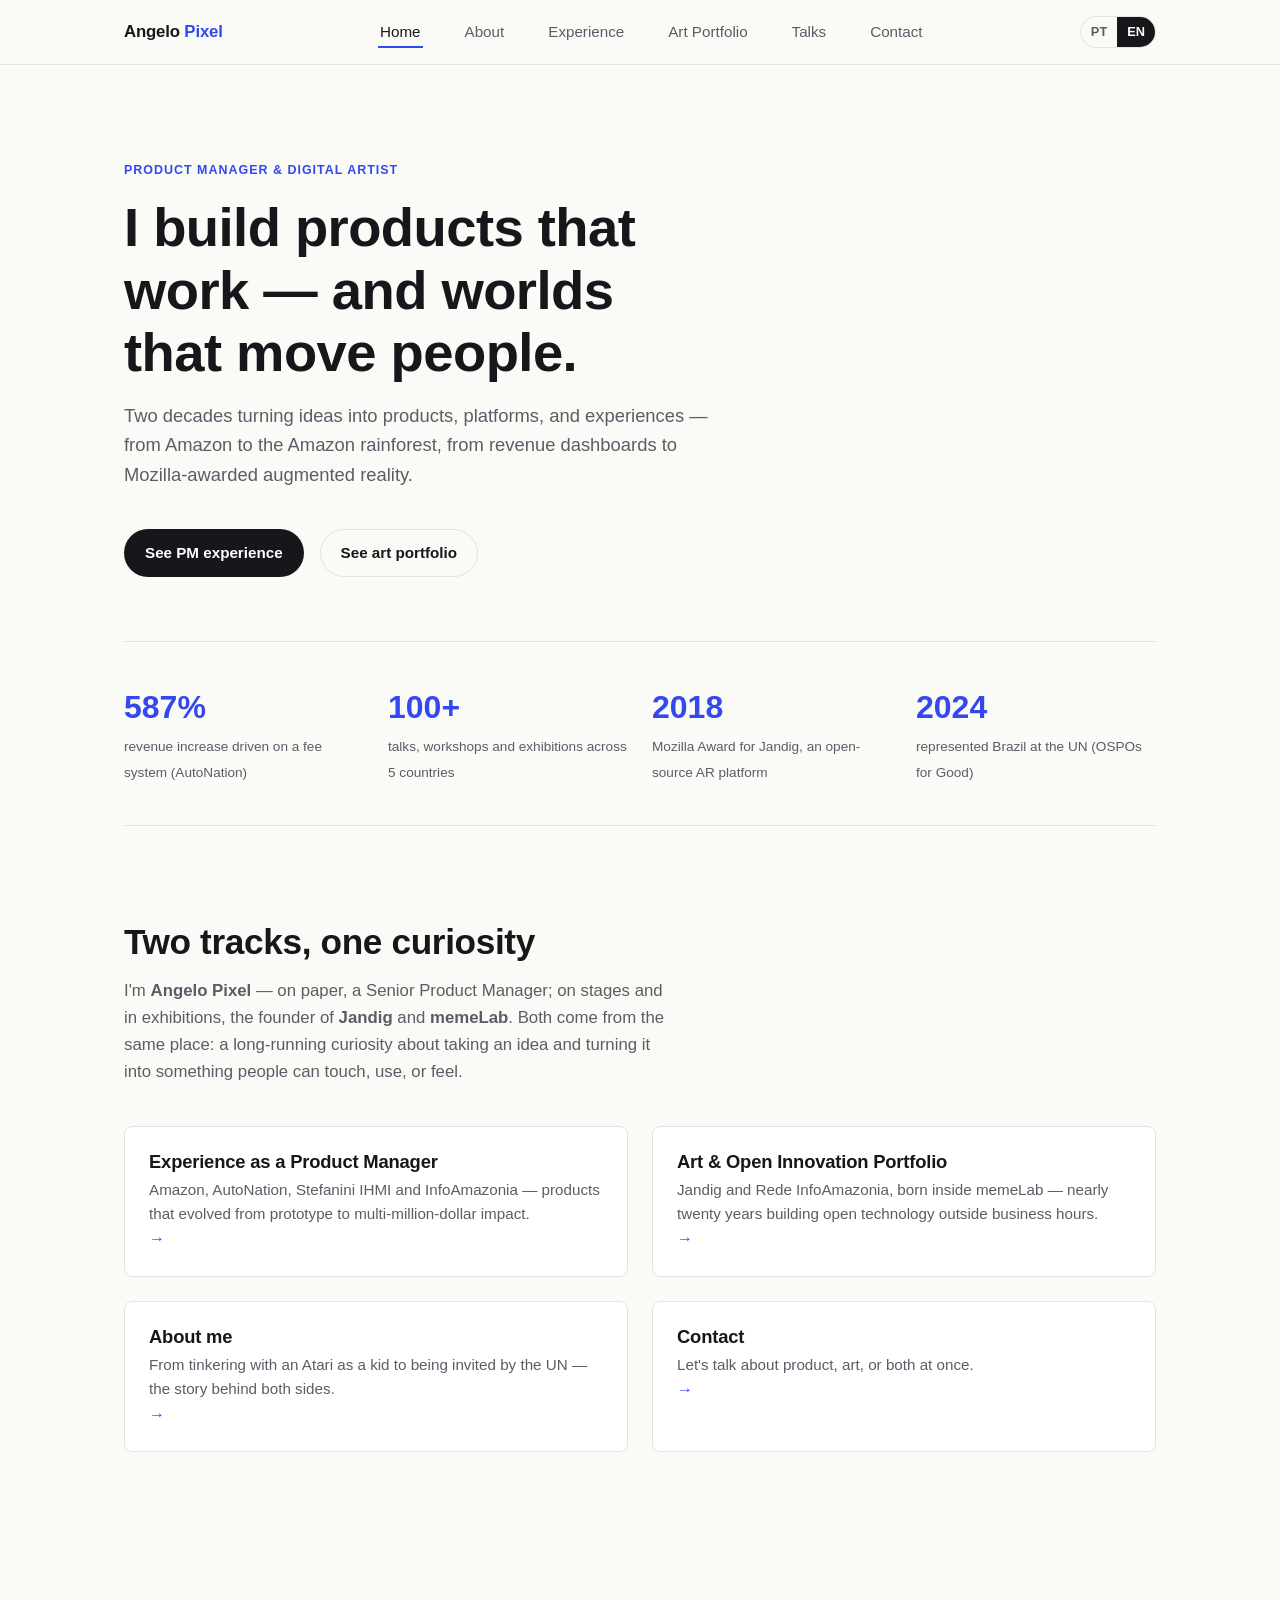
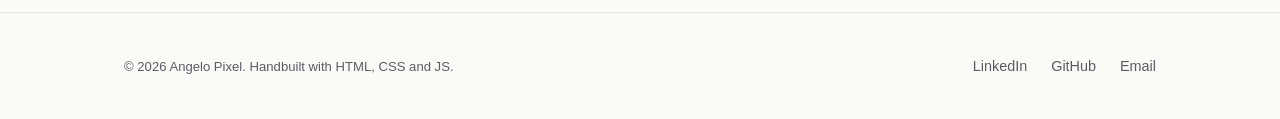
==== index.html @ 16be1811 "Importa o Hotsite do Neo (13/11/2026)" ====
<!DOCTYPE html>
<html lang="pt-BR">
<head>
  <meta charset="UTF-8" />
  <meta name="viewport" content="width=device-width, initial-scale=1.0" />
  <title data-i18n="home.title">Angelo Pixel — Product Manager & Artista Digital</title>
  <meta name="description" content="Angelo Pixel — Senior Product Manager e fundador do Jandig e memeLab." />
  <link rel="stylesheet" href="css/style.css" />
</head>
<body>
  <header class="site-header">
    <div class="container">
      <a class="brand" href="index.html">Angelo <span>Pixel</span></a>
      <nav>
        <ul class="nav-links">
          <li><a href="index.html" data-i18n="nav.home">Home</a></li>
          <li><a href="sobre.html" data-i18n="nav.about">Sobre</a></li>
          <li><a href="experiencia.html" data-i18n="nav.experience">Experiência</a></li>
          <li><a href="portfolio.html" data-i18n="nav.portfolio">Portfólio de Arte</a></li>
          <li><a href="palestras.html" data-i18n="nav.talks">Palestras</a></li>
          <li><a href="contato.html" data-i18n="nav.contact">Contato</a></li>
        </ul>
      </nav>
      <div class="nav-right">
        <div class="lang-toggle">
          <button type="button" data-lang-option="pt">PT</button>
          <button type="button" data-lang-option="en">EN</button>
        </div>
        <button type="button" class="nav-toggle" data-i18n="nav.toggle">Menu</button>
      </div>
    </div>
  </header>

  <main>
    <section class="hero">
      <div class="container">
        <p class="eyebrow" data-i18n="home.eyebrow">Product Manager & Artista Digital</p>
        <h1 data-i18n="home.hero.title">Construo produtos que funcionam — e mundos que emocionam.</h1>
        <p class="lede" data-i18n="home.hero.lede">
          Duas décadas transformando ideias em produtos, plataformas e experiências.
        </p>
        <div class="btn-row">
          <a class="btn btn-primary" href="experiencia.html" data-i18n="home.cta.experience">Ver experiência como PM</a>
          <a class="btn btn-secondary" href="portfolio.html" data-i18n="home.cta.portfolio">Ver portfólio de arte</a>
        </div>
      </div>
    </section>

    <section class="container">
      <div class="stat-strip">
        <div class="stat">
          <span class="num" data-i18n="home.stat1.num">587%</span>
          <span class="label" data-i18n="home.stat1.label">aumento de receita gerado</span>
        </div>
        <div class="stat">
          <span class="num" data-i18n="home.stat2.num">100+</span>
          <span class="label" data-i18n="home.stat2.label">palestras em 5 países</span>
        </div>
        <div class="stat">
          <span class="num" data-i18n="home.stat3.num">2018</span>
          <span class="label" data-i18n="home.stat3.label">Prêmio Mozilla (Jandig)</span>
        </div>
        <div class="stat">
          <span class="num" data-i18n="home.stat4.num">2024</span>
          <span class="label" data-i18n="home.stat4.label">representou o Brasil na ONU</span>
        </div>
      </div>
    </section>

    <section class="section">
      <div class="container">
        <div class="section-head">
          <h2 data-i18n="home.intro.title">Duas trilhas, uma mesma curiosidade</h2>
          <p class="lede" data-i18n="home.intro.html" data-i18n-html>
            Sou Angelo Pixel — no currículo, Senior Product Manager; nos palcos, fundador do Jandig e do memeLab.
          </p>
        </div>

        <div class="teaser-grid">
          <a class="teaser-card" href="experiencia.html">
            <h3 data-i18n="home.teaser.experience.title">Experiência como Product Manager</h3>
            <p data-i18n="home.teaser.experience.body">Amazon, AutoNation, Stefanini IHMI e InfoAmazonia.</p>
            <span class="arrow" data-i18n="home.teaser.arrow">→</span>
          </a>
          <a class="teaser-card" href="portfolio.html">
            <h3 data-i18n="home.teaser.portfolio.title">Portfólio de Arte & Inovação Aberta</h3>
            <p data-i18n="home.teaser.portfolio.body">Jandig, memeLab e Rede InfoAmazonia.</p>
            <span class="arrow" data-i18n="home.teaser.arrow">→</span>
          </a>
          <a class="teaser-card" href="sobre.html">
            <h3 data-i18n="home.teaser.about.title">Sobre mim</h3>
            <p data-i18n="home.teaser.about.body">Da infância com um Atari até ser convidado pela ONU.</p>
            <span class="arrow" data-i18n="home.teaser.arrow">→</span>
          </a>
          <a class="teaser-card" href="contato.html">
            <h3 data-i18n="home.teaser.contact.title">Contato</h3>
            <p data-i18n="home.teaser.contact.body">Vamos conversar sobre produto, arte, ou as duas coisas.</p>
            <span class="arrow" data-i18n="home.teaser.arrow">→</span>
          </a>
        </div>
      </div>
    </section>
  </main>

  <footer class="site-footer">
    <div class="container">
      <p class="footer-note" data-i18n="footer.rights">© 2026 Angelo Pixel.</p>
      <ul class="footer-links">
        <li><a href="https://www.linkedin.com/in/vjpixel/" target="_blank" rel="noopener" data-i18n="footer.linkedin">LinkedIn</a></li>
        <li><a href="https://github.com/vjpixel" target="_blank" rel="noopener" data-i18n="footer.github">GitHub</a></li>
        <li><a href="mailto:vjpixel@gmail.com" data-i18n="footer.email">Email</a></li>
      </ul>
    </div>
  </footer>

  <script src="js/i18n.js"></script>
  <script src="js/main.js"></script>
</body>
</html>
---- css/style.css ----
/* ---------- Design tokens ---------- */
:root {
  --color-bg: #fafaf7;
  --color-bg-alt: #f1f0ea;
  --color-surface: #ffffff;
  --color-text: #16171a;
  --color-text-muted: #5b5d66;
  --color-border: #e4e3dd;
  --color-accent: #3448f0;
  --color-accent-ink: #1c2899;
  --color-accent-2: #ff3d7f;
  --font-sans: -apple-system, BlinkMacSystemFont, "Segoe UI", Roboto, Helvetica,
    Arial, sans-serif;
  --max-width: 1080px;
  --radius: 8px;
  --space-1: 0.5rem;
  --space-2: 1rem;
  --space-3: 1.5rem;
  --space-4: 2.5rem;
  --space-5: 4rem;
  --space-6: 6rem;
}

/* ---------- Reset ---------- */
*,
*::before,
*::after {
  box-sizing: border-box;
}

html {
  scroll-behavior: smooth;
}

body {
  margin: 0;
  font-family: var(--font-sans);
  color: var(--color-text);
  background: var(--color-bg);
  line-height: 1.6;
  -webkit-font-smoothing: antialiased;
}

img {
  max-width: 100%;
  display: block;
}

a {
  color: var(--color-accent-ink);
}

h1,
h2,
h3,
h4 {
  line-height: 1.15;
  letter-spacing: -0.01em;
  margin: 0 0 var(--space-2);
}

p {
  margin: 0 0 var(--space-2);
}

ul {
  margin: 0 0 var(--space-2);
  padding-left: 1.2em;
}

.container {
  max-width: var(--max-width);
  margin: 0 auto;
  padding: 0 var(--space-3);
}

/* ---------- Header / nav ---------- */
.site-header {
  position: sticky;
  top: 0;
  z-index: 50;
  background: rgba(250, 250, 247, 0.9);
  backdrop-filter: saturate(180%) blur(8px);
  border-bottom: 1px solid var(--color-border);
}

.site-header .container {
  display: flex;
  align-items: center;
  justify-content: space-between;
  height: 64px;
}

.brand {
  font-weight: 700;
  font-size: 1.05rem;
  text-decoration: none;
  color: var(--color-text);
  letter-spacing: -0.01em;
}

.brand span {
  color: var(--color-accent);
}

.nav-links {
  display: flex;
  align-items: center;
  gap: var(--space-4);
  list-style: none;
  margin: 0;
  padding: 0;
}

.nav-links a {
  color: var(--color-text-muted);
  text-decoration: none;
  font-size: 0.95rem;
  font-weight: 500;
  padding: 6px 2px;
  border-bottom: 2px solid transparent;
  transition: color 0.15s ease, border-color 0.15s ease;
}

.nav-links a:hover,
.nav-links a[aria-current="page"] {
  color: var(--color-text);
  border-color: var(--color-accent);
}

.nav-right {
  display: flex;
  align-items: center;
  gap: var(--space-3);
}

.lang-toggle {
  display: inline-flex;
  border: 1px solid var(--color-border);
  border-radius: 999px;
  overflow: hidden;
  font-size: 0.8rem;
  font-weight: 600;
}

.lang-toggle button {
  border: none;
  background: transparent;
  padding: 5px 10px;
  cursor: pointer;
  color: var(--color-text-muted);
  font: inherit;
}

.lang-toggle button.active {
  background: var(--color-text);
  color: #fff;
}

.nav-toggle {
  display: none;
  background: none;
  border: 1px solid var(--color-border);
  border-radius: var(--radius);
  padding: 6px 10px;
  cursor: pointer;
  font: inherit;
}

/* ---------- Buttons ---------- */
.btn {
  display: inline-block;
  padding: 11px 20px;
  border-radius: 999px;
  text-decoration: none;
  font-weight: 600;
  font-size: 0.95rem;
  border: 1px solid transparent;
  transition: transform 0.15s ease, background 0.15s ease, color 0.15s ease;
}

.btn-primary {
  background: var(--color-text);
  color: #fff;
}

.btn-primary:hover {
  background: var(--color-accent-ink);
}

.btn-secondary {
  background: transparent;
  color: var(--color-text);
  border-color: var(--color-border);
}

.btn-secondary:hover {
  border-color: var(--color-text);
}

.btn-row {
  display: flex;
  gap: var(--space-2);
  flex-wrap: wrap;
}

/* ---------- Hero ---------- */
.hero {
  padding: var(--space-6) 0 var(--space-5);
}

.eyebrow {
  text-transform: uppercase;
  letter-spacing: 0.08em;
  font-size: 0.78rem;
  font-weight: 700;
  color: var(--color-accent);
  margin-bottom: var(--space-2);
}

.hero h1 {
  font-size: clamp(2rem, 4.5vw, 3.4rem);
  max-width: 18ch;
}

.hero .lede {
  font-size: 1.15rem;
  color: var(--color-text-muted);
  max-width: 60ch;
  margin-bottom: var(--space-4);
}

/* ---------- Stat strip ---------- */
.stat-strip {
  display: grid;
  grid-template-columns: repeat(4, 1fr);
  gap: var(--space-3);
  border-top: 1px solid var(--color-border);
  border-bottom: 1px solid var(--color-border);
  padding: var(--space-4) 0;
}

.stat {
  text-align: left;
}

.stat .num {
  font-size: 2rem;
  font-weight: 800;
  color: var(--color-accent);
  display: block;
}

.stat .label {
  font-size: 0.85rem;
  color: var(--color-text-muted);
}

/* ---------- Sections ---------- */
.section {
  padding: var(--space-6) 0;
}

.section-alt {
  background: var(--color-bg-alt);
}

.section-head {
  max-width: 62ch;
  margin-bottom: var(--space-4);
}

.section-head h2 {
  font-size: clamp(1.6rem, 3vw, 2.2rem);
}

.section-head .lede {
  color: var(--color-text-muted);
  font-size: 1.05rem;
}

/* ---------- Teaser links (home) ---------- */
.teaser-grid {
  display: grid;
  grid-template-columns: repeat(2, 1fr);
  gap: var(--space-3);
}

.teaser-card {
  border: 1px solid var(--color-border);
  border-radius: var(--radius);
  padding: var(--space-3);
  text-decoration: none;
  color: inherit;
  background: var(--color-surface);
  transition: border-color 0.15s ease, transform 0.15s ease;
  display: block;
}

.teaser-card:hover {
  border-color: var(--color-accent);
  transform: translateY(-2px);
}

.teaser-card h3 {
  font-size: 1.15rem;
  margin-bottom: 6px;
}

.teaser-card p {
  color: var(--color-text-muted);
  margin-bottom: 0;
  font-size: 0.95rem;
}

.teaser-card .arrow {
  color: var(--color-accent);
  font-weight: 700;
}

/* ---------- Timeline (experience) ---------- */
.timeline {
  border-left: 2px solid var(--color-border);
  padding-left: var(--space-4);
  display: flex;
  flex-direction: column;
  gap: var(--space-5);
}

.timeline-item {
  position: relative;
}

.timeline-item::before {
  content: "";
  position: absolute;
  left: calc(-1 * var(--space-4) - 6px);
  top: 6px;
  width: 12px;
  height: 12px;
  border-radius: 50%;
  background: var(--color-accent);
  border: 3px solid var(--color-bg);
  box-shadow: 0 0 0 2px var(--color-accent);
}

.timeline-item.is-parallel::before {
  background: var(--color-accent-2);
  box-shadow: 0 0 0 2px var(--color-accent-2);
}

.timeline-period {
  font-size: 0.85rem;
  font-weight: 700;
  color: var(--color-text-muted);
  text-transform: uppercase;
  letter-spacing: 0.04em;
}

.timeline-item h3 {
  font-size: 1.25rem;
  margin: 4px 0 2px;
}

.timeline-item .org {
  color: var(--color-accent-ink);
  font-weight: 600;
  font-size: 0.95rem;
  margin-bottom: var(--space-1);
  display: block;
}

/* ---------- Tag chips ---------- */
.tag-list {
  display: flex;
  flex-wrap: wrap;
  gap: 8px;
  list-style: none;
  padding: 0;
  margin: var(--space-2) 0 0;
}

.tag-list li {
  background: var(--color-bg-alt);
  border: 1px solid var(--color-border);
  border-radius: 999px;
  padding: 5px 12px;
  font-size: 0.82rem;
  color: var(--color-text-muted);
}

/* ---------- Recognition grid ---------- */
.recognition-grid {
  display: grid;
  grid-template-columns: repeat(3, 1fr);
  gap: var(--space-3);
}

.recognition-item {
  padding: var(--space-3);
  border: 1px solid var(--color-border);
  border-radius: var(--radius);
  background: var(--color-surface);
}

.recognition-item .year {
  color: var(--color-accent);
  font-weight: 700;
  font-size: 0.85rem;
}

/* ---------- Case studies (art portfolio) ---------- */
.case-study {
  display: grid;
  grid-template-columns: 1fr 1fr;
  gap: var(--space-4);
  align-items: start;
  padding: var(--space-5) 0;
  border-bottom: 1px solid var(--color-border);
}

.case-study:last-child {
  border-bottom: none;
}

.case-study.reverse .case-media {
  order: 2;
}

.case-media {
  border-radius: var(--radius);
  overflow: hidden;
  background: linear-gradient(135deg, var(--color-accent), var(--color-accent-2));
  aspect-ratio: 4 / 3;
  position: relative;
}

.case-media img {
  width: 100%;
  height: 100%;
  object-fit: cover;
  position: relative;
  z-index: 1;
}

.case-media .gallery {
  display: grid;
  grid-template-columns: repeat(2, 1fr);
  gap: 4px;
  height: 100%;
}

.case-media .gallery img {
  aspect-ratio: 1 / 1;
}

.case-tag {
  display: inline-block;
  font-size: 0.75rem;
  font-weight: 700;
  text-transform: uppercase;
  letter-spacing: 0.05em;
  color: var(--color-accent-2);
  margin-bottom: var(--space-1);
}

.case-study h3 {
  font-size: 1.5rem;
}

.case-block {
  margin-top: var(--space-2);
}

.case-block h4 {
  font-size: 0.85rem;
  text-transform: uppercase;
  letter-spacing: 0.04em;
  color: var(--color-text-muted);
  margin-bottom: 4px;
}

.case-block p,
.case-block ul {
  font-size: 0.97rem;
}

/* ---------- Photo mosaic ---------- */
.mosaic-grid {
  display: grid;
  grid-template-columns: repeat(4, 1fr);
  gap: var(--space-2);
}

.mosaic-item {
  border-radius: var(--radius);
  overflow: hidden;
  border: 1px solid var(--color-border);
  background: var(--color-surface);
}

.mosaic-item img {
  width: 100%;
  aspect-ratio: 4 / 3;
  object-fit: cover;
}

.mosaic-caption {
  font-size: 0.78rem;
  color: var(--color-text-muted);
  padding: 8px 10px;
  margin: 0;
}

@media (max-width: 860px) {
  .mosaic-grid {
    grid-template-columns: repeat(2, 1fr);
  }
}

/* ---------- Contact ---------- */
.contact-grid {
  display: grid;
  grid-template-columns: 1fr 1fr;
  gap: var(--space-4);
}

.contact-list {
  list-style: none;
  padding: 0;
  margin: 0;
  display: flex;
  flex-direction: column;
  gap: var(--space-2);
}

.contact-list a {
  display: flex;
  align-items: center;
  justify-content: space-between;
  padding: var(--space-3);
  border: 1px solid var(--color-border);
  border-radius: var(--radius);
  text-decoration: none;
  color: var(--color-text);
  background: var(--color-surface);
  font-weight: 600;
  transition: border-color 0.15s ease;
}

.contact-list a:hover {
  border-color: var(--color-accent);
}

.contact-list .channel-label {
  color: var(--color-text-muted);
  font-weight: 400;
  font-size: 0.85rem;
}

/* ---------- Footer ---------- */
.site-footer {
  border-top: 1px solid var(--color-border);
  padding: var(--space-4) 0;
  margin-top: var(--space-5);
}

.site-footer .container {
  display: flex;
  justify-content: space-between;
  align-items: center;
  flex-wrap: wrap;
  gap: var(--space-2);
}

.footer-links {
  display: flex;
  gap: var(--space-3);
  list-style: none;
  padding: 0;
  margin: 0;
}

.footer-links a {
  color: var(--color-text-muted);
  text-decoration: none;
  font-size: 0.9rem;
}

.footer-links a:hover {
  color: var(--color-text);
}

.footer-note {
  font-size: 0.82rem;
  color: var(--color-text-muted);
  margin: 0;
}

/* ---------- Responsive ---------- */
@media (max-width: 860px) {
  .stat-strip {
    grid-template-columns: repeat(2, 1fr);
  }

  .teaser-grid {
    grid-template-columns: 1fr;
  }

  .recognition-grid {
    grid-template-columns: 1fr;
  }

  .case-study,
  .case-study.reverse .case-media {
    grid-template-columns: 1fr;
    order: 0;
  }

  .contact-grid {
    grid-template-columns: 1fr;
  }
}

@media (max-width: 700px) {
  .nav-links {
    position: fixed;
    inset: 64px 0 auto 0;
    background: var(--color-bg);
    border-bottom: 1px solid var(--color-border);
    flex-direction: column;
    align-items: flex-start;
    padding: var(--space-3);
    gap: var(--space-2);
    display: none;
  }

  .nav-links.is-open {
    display: flex;
  }

  .nav-toggle {
    display: inline-block;
  }
}
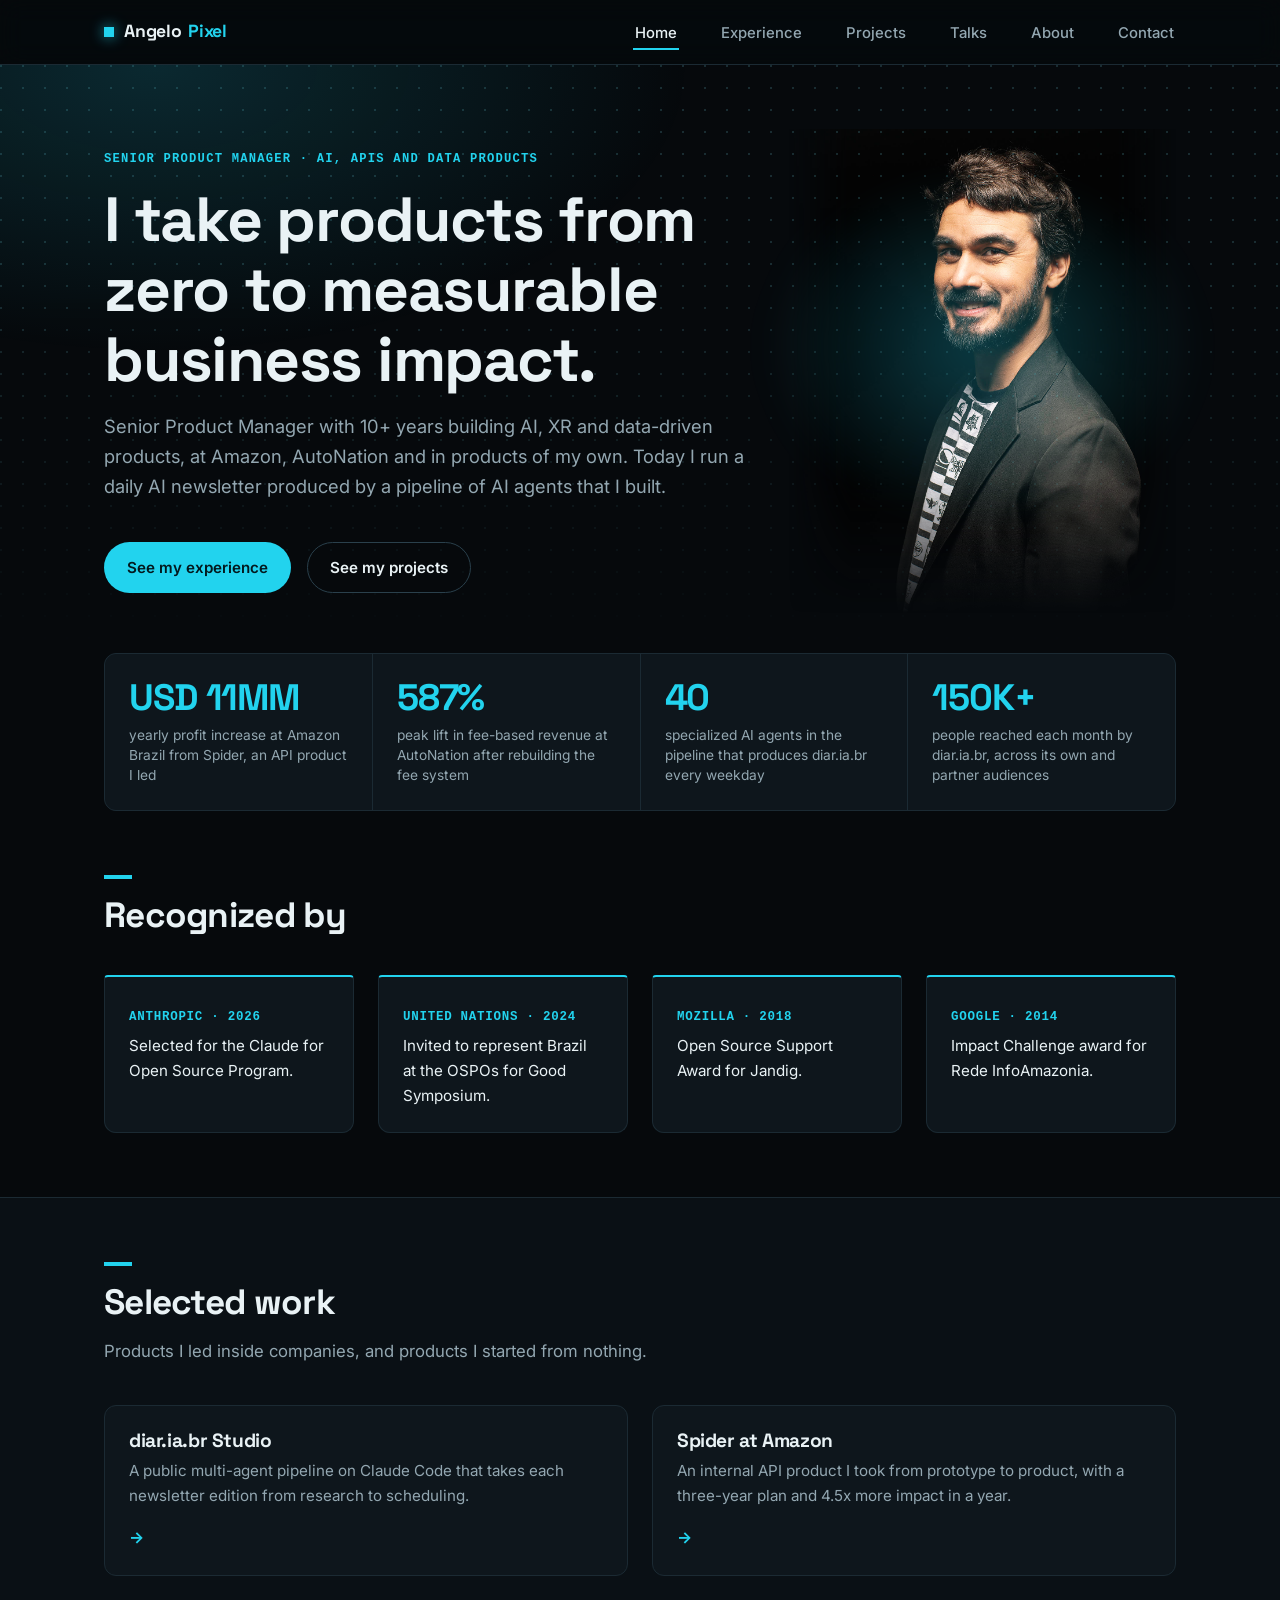
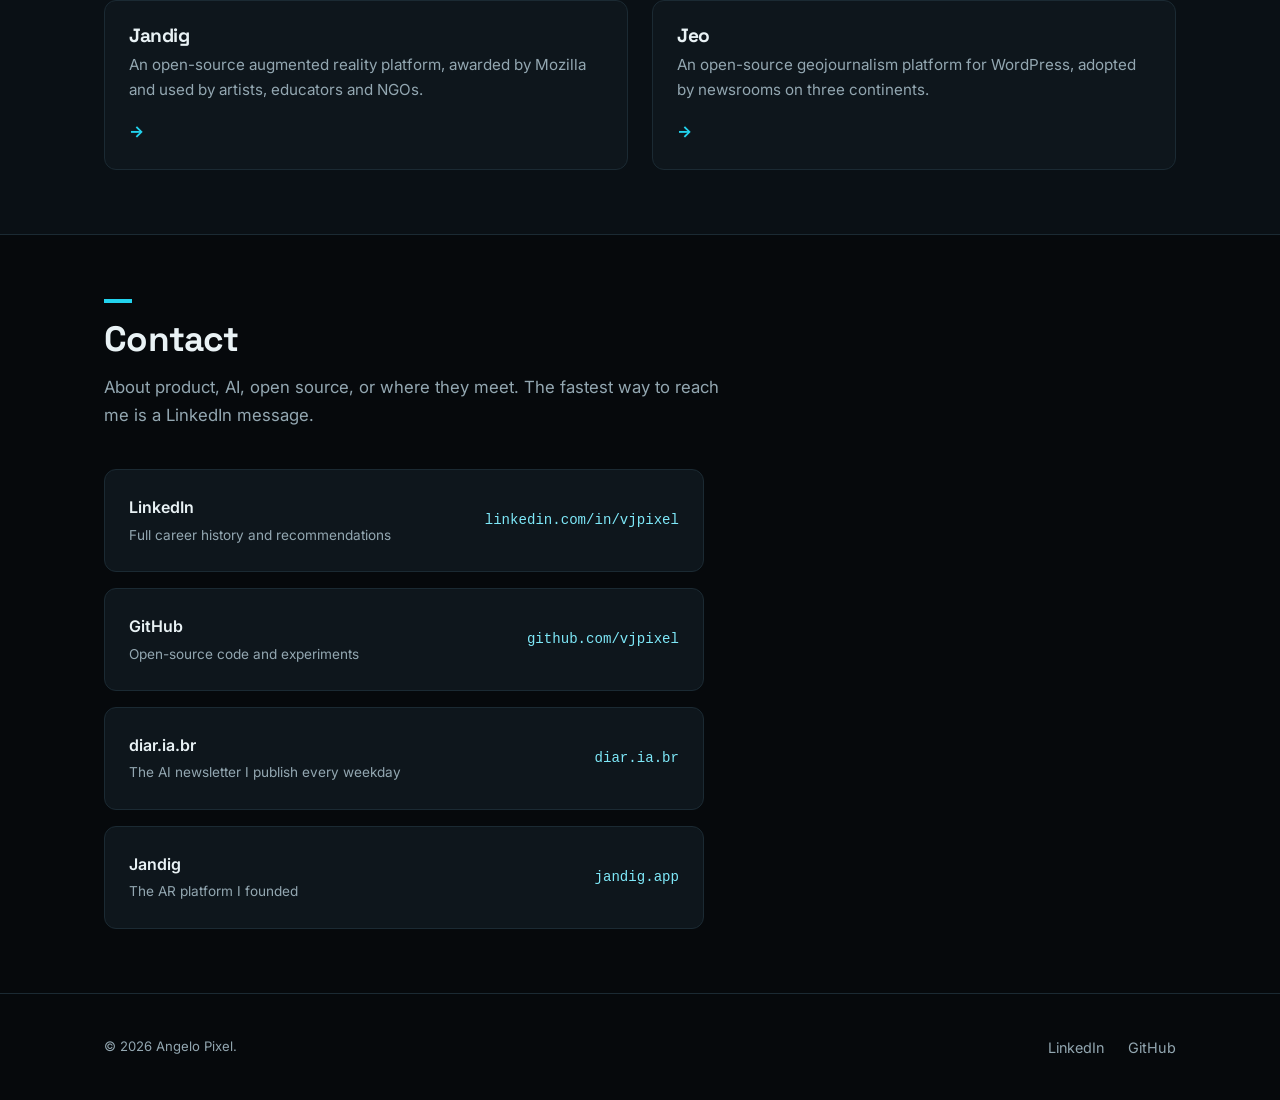
==== commit 2deab5dc: "Reescreve o site em inglês, com PM de IA na frente e tema ciano - Texto direto no HTML, sem seletor " ====
--- a/index.html
+++ b/index.html
@@ -1,68 +1,81 @@
 <!DOCTYPE html>
-<html lang="pt-BR">
+<html lang="en">
 <head>
   <meta charset="UTF-8" />
   <meta name="viewport" content="width=device-width, initial-scale=1.0" />
-  <title data-i18n="home.title">Angelo Pixel — Product Manager & Artista Digital</title>
-  <meta name="description" content="Angelo Pixel — Senior Product Manager e fundador do Jandig e memeLab." />
+  <title>Angelo Pixel | Senior Product Manager, AI and data products</title>
+  <meta name="description" content="Senior Product Manager with 10+ years building AI, XR and data-driven products at Amazon, AutoNation and InfoAmazonia. Founder of diar.ia.br and Jandig." />
+  <link rel="canonical" href="https://vjpixel.github.io/" />
+  <meta property="og:type" content="website" />
+  <meta property="og:title" content="Angelo Pixel | Senior Product Manager, AI and data products" />
+  <meta property="og:description" content="Senior Product Manager with 10+ years building AI, XR and data-driven products at Amazon, AutoNation and InfoAmazonia. Founder of diar.ia.br and Jandig." />
+  <meta property="og:url" content="https://vjpixel.github.io/" />
+  <meta property="og:image" content="https://vjpixel.github.io/assets/images/angelo-pixel.jpg" />
+  <meta name="theme-color" content="#06090c" />
+  <meta name="color-scheme" content="dark" />
+  <link rel="icon" href="data:image/svg+xml,%3Csvg xmlns='http://www.w3.org/2000/svg' viewBox='0 0 16 16'%3E%3Crect width='16' height='16' fill='%2306090c'/%3E%3Crect x='4' y='4' width='8' height='8' fill='%2322d3ee'/%3E%3C/svg%3E" />
+  <link rel="preconnect" href="https://fonts.googleapis.com" />
+  <link rel="preconnect" href="https://fonts.gstatic.com" crossorigin />
+  <link rel="stylesheet" href="https://fonts.googleapis.com/css2?family=Inter:wght@400;500;600;700&amp;family=Space+Grotesk:wght@500;600;700&amp;display=swap" />
   <link rel="stylesheet" href="css/style.css" />
 </head>
 <body>
   <header class="site-header">
     <div class="container">
-      <a class="brand" href="index.html">Angelo <span>Pixel</span></a>
-      <nav>
-        <ul class="nav-links">
-          <li><a href="index.html" data-i18n="nav.home">Home</a></li>
-          <li><a href="sobre.html" data-i18n="nav.about">Sobre</a></li>
-          <li><a href="experiencia.html" data-i18n="nav.experience">Experiência</a></li>
-          <li><a href="portfolio.html" data-i18n="nav.portfolio">Portfólio de Arte</a></li>
-          <li><a href="palestras.html" data-i18n="nav.talks">Palestras</a></li>
-          <li><a href="contato.html" data-i18n="nav.contact">Contato</a></li>
+      <a class="brand" href="index.html"><span class="brand-mark" aria-hidden="true"></span>Angelo <span>Pixel</span></a>
+      <nav aria-label="Main">
+        <ul class="nav-links" id="nav-links">
+          <li><a href="index.html" aria-current="page">Home</a></li>
+          <li><a href="experience.html">Experience</a></li>
+          <li><a href="projects.html">Projects</a></li>
+          <li><a href="talks.html">Talks</a></li>
+          <li><a href="about.html">About</a></li>
+          <li><a href="index.html#contact">Contact</a></li>
         </ul>
       </nav>
-      <div class="nav-right">
-        <div class="lang-toggle">
-          <button type="button" data-lang-option="pt">PT</button>
-          <button type="button" data-lang-option="en">EN</button>
-        </div>
-        <button type="button" class="nav-toggle" data-i18n="nav.toggle">Menu</button>
-      </div>
+      <button type="button" class="nav-toggle" aria-controls="nav-links" aria-expanded="false">Menu</button>
     </div>
   </header>
 
   <main>
-    <section class="hero">
-      <div class="container">
-        <p class="eyebrow" data-i18n="home.eyebrow">Product Manager & Artista Digital</p>
-        <h1 data-i18n="home.hero.title">Construo produtos que funcionam — e mundos que emocionam.</h1>
-        <p class="lede" data-i18n="home.hero.lede">
-          Duas décadas transformando ideias em produtos, plataformas e experiências.
+    <section class="hero hero-home">
+      <div class="container hero-grid">
+        <div class="hero-copy">
+        <p class="eyebrow">Senior Product Manager &middot; AI, APIs and data products</p>
+        <h1>I take products from zero to measurable business impact.</h1>
+        <p class="lede">
+          Senior Product Manager with 10+ years building AI, XR and data-driven products,
+          at Amazon, AutoNation and in products of my own. Today I run a daily AI
+          newsletter produced by a pipeline of AI agents that I built.
         </p>
         <div class="btn-row">
-          <a class="btn btn-primary" href="experiencia.html" data-i18n="home.cta.experience">Ver experiência como PM</a>
-          <a class="btn btn-secondary" href="portfolio.html" data-i18n="home.cta.portfolio">Ver portfólio de arte</a>
-        </div>
+          <a class="btn btn-primary" href="experience.html">See my experience</a>
+          <a class="btn btn-secondary" href="projects.html">See my projects</a>
+        </div>
+        </div>
+        <figure class="hero-photo">
+          <img src="assets/images/angelo-pixel.jpg" alt="Portrait of Angelo Pixel" width="1335" height="2000" />
+        </figure>
       </div>
     </section>
 
     <section class="container">
       <div class="stat-strip">
         <div class="stat">
-          <span class="num" data-i18n="home.stat1.num">587%</span>
-          <span class="label" data-i18n="home.stat1.label">aumento de receita gerado</span>
-        </div>
-        <div class="stat">
-          <span class="num" data-i18n="home.stat2.num">100+</span>
-          <span class="label" data-i18n="home.stat2.label">palestras em 5 países</span>
-        </div>
-        <div class="stat">
-          <span class="num" data-i18n="home.stat3.num">2018</span>
-          <span class="label" data-i18n="home.stat3.label">Prêmio Mozilla (Jandig)</span>
-        </div>
-        <div class="stat">
-          <span class="num" data-i18n="home.stat4.num">2024</span>
-          <span class="label" data-i18n="home.stat4.label">representou o Brasil na ONU</span>
+          <span class="num">USD 11MM</span>
+          <span class="label">yearly profit increase at Amazon Brazil from Spider, an API product I led</span>
+        </div>
+        <div class="stat">
+          <span class="num">587%</span>
+          <span class="label">peak lift in fee-based revenue at AutoNation after rebuilding the fee system</span>
+        </div>
+        <div class="stat">
+          <span class="num">40</span>
+          <span class="label">specialized AI agents in the pipeline that produces diar.ia.br every weekday</span>
+        </div>
+        <div class="stat">
+          <span class="num">150K+</span>
+          <span class="label">people reached each month by diar.ia.br, across its own and partner audiences</span>
         </div>
       </div>
     </section>
@@ -70,50 +83,119 @@
     <section class="section">
       <div class="container">
         <div class="section-head">
-          <h2 data-i18n="home.intro.title">Duas trilhas, uma mesma curiosidade</h2>
-          <p class="lede" data-i18n="home.intro.html" data-i18n-html>
-            Sou Angelo Pixel — no currículo, Senior Product Manager; nos palcos, fundador do Jandig e do memeLab.
-          </p>
-        </div>
-
+          <h2>Recognized by</h2>
+        </div>
+        <div class="recognition-grid cols-4">
+          <div class="recognition-item">
+            <span class="year">Anthropic &middot; 2026</span>
+            <p>Selected for the Claude for Open Source Program.</p>
+          </div>
+          <div class="recognition-item">
+            <span class="year">United Nations &middot; 2024</span>
+            <p>Invited to represent Brazil at the OSPOs for Good Symposium.</p>
+          </div>
+          <div class="recognition-item">
+            <span class="year">Mozilla &middot; 2018</span>
+            <p>Open Source Support Award for Jandig.</p>
+          </div>
+          <div class="recognition-item">
+            <span class="year">Google &middot; 2014</span>
+            <p>Impact Challenge award for Rede InfoAmazonia.</p>
+          </div>
+        </div>
+      </div>
+    </section>
+
+    <section class="section section-alt">
+      <div class="container">
+        <div class="section-head">
+          <h2>Selected work</h2>
+          <p class="lede">Products I led inside companies, and products I started from nothing.</p>
+        </div>
         <div class="teaser-grid">
-          <a class="teaser-card" href="experiencia.html">
-            <h3 data-i18n="home.teaser.experience.title">Experiência como Product Manager</h3>
-            <p data-i18n="home.teaser.experience.body">Amazon, AutoNation, Stefanini IHMI e InfoAmazonia.</p>
-            <span class="arrow" data-i18n="home.teaser.arrow">→</span>
-          </a>
-          <a class="teaser-card" href="portfolio.html">
-            <h3 data-i18n="home.teaser.portfolio.title">Portfólio de Arte & Inovação Aberta</h3>
-            <p data-i18n="home.teaser.portfolio.body">Jandig, memeLab e Rede InfoAmazonia.</p>
-            <span class="arrow" data-i18n="home.teaser.arrow">→</span>
-          </a>
-          <a class="teaser-card" href="sobre.html">
-            <h3 data-i18n="home.teaser.about.title">Sobre mim</h3>
-            <p data-i18n="home.teaser.about.body">Da infância com um Atari até ser convidado pela ONU.</p>
-            <span class="arrow" data-i18n="home.teaser.arrow">→</span>
-          </a>
-          <a class="teaser-card" href="contato.html">
-            <h3 data-i18n="home.teaser.contact.title">Contato</h3>
-            <p data-i18n="home.teaser.contact.body">Vamos conversar sobre produto, arte, ou as duas coisas.</p>
-            <span class="arrow" data-i18n="home.teaser.arrow">→</span>
-          </a>
-        </div>
-      </div>
-    </section>
+          <a class="teaser-card" href="projects.html#diaria">
+            <h3>diar.ia.br Studio</h3>
+            <p>A public multi-agent pipeline on Claude Code that takes each newsletter edition from research to scheduling.</p>
+            <span class="arrow" aria-hidden="true">&rarr;</span>
+          </a>
+          <a class="teaser-card" href="experience.html">
+            <h3>Spider at Amazon</h3>
+            <p>An internal API product I took from prototype to product, with a three-year plan and 4.5x more impact in a year.</p>
+            <span class="arrow" aria-hidden="true">&rarr;</span>
+          </a>
+          <a class="teaser-card" href="projects.html#jandig">
+            <h3>Jandig</h3>
+            <p>An open-source augmented reality platform, awarded by Mozilla and used by artists, educators and NGOs.</p>
+            <span class="arrow" aria-hidden="true">&rarr;</span>
+          </a>
+          <a class="teaser-card" href="projects.html#jeo">
+            <h3>Jeo</h3>
+            <p>An open-source geojournalism platform for WordPress, adopted by newsrooms on three continents.</p>
+            <span class="arrow" aria-hidden="true">&rarr;</span>
+          </a>
+        </div>
+      </div>
+    </section>
+
+    <section id="contact" class="section">
+      <div class="container">
+        <div class="section-head">
+          <h2>Contact</h2>
+          <p class="lede">About product, AI, open source, or where they meet. The fastest way to reach me is a LinkedIn message.</p>
+        </div>
+        <ul class="contact-list" style="max-width: 60ch;">
+          <li>
+            <a href="https://www.linkedin.com/in/vjpixel/" target="_blank" rel="noopener">
+              <span>
+                <span>LinkedIn</span><br />
+                <span class="channel-label">Full career history and recommendations</span>
+              </span>
+              <span>linkedin.com/in/vjpixel</span>
+            </a>
+          </li>
+          <li>
+            <a href="https://github.com/vjpixel" target="_blank" rel="noopener">
+              <span>
+                <span>GitHub</span><br />
+                <span class="channel-label">Open-source code and experiments</span>
+              </span>
+              <span>github.com/vjpixel</span>
+            </a>
+          </li>
+          <li>
+            <a href="https://diar.ia.br" target="_blank" rel="noopener">
+              <span>
+                <span>diar.ia.br</span><br />
+                <span class="channel-label">The AI newsletter I publish every weekday</span>
+              </span>
+              <span>diar.ia.br</span>
+            </a>
+          </li>
+          <li>
+            <a href="https://jandig.app/" target="_blank" rel="noopener">
+              <span>
+                <span>Jandig</span><br />
+                <span class="channel-label">The AR platform I founded</span>
+              </span>
+              <span>jandig.app</span>
+            </a>
+          </li>
+        </ul>
+      </div>
+    </section>
+
   </main>
 
   <footer class="site-footer">
     <div class="container">
-      <p class="footer-note" data-i18n="footer.rights">© 2026 Angelo Pixel.</p>
+      <p class="footer-note">&copy; 2026 Angelo Pixel.</p>
       <ul class="footer-links">
-        <li><a href="https://www.linkedin.com/in/vjpixel/" target="_blank" rel="noopener" data-i18n="footer.linkedin">LinkedIn</a></li>
-        <li><a href="https://github.com/vjpixel" target="_blank" rel="noopener" data-i18n="footer.github">GitHub</a></li>
-        <li><a href="mailto:vjpixel@gmail.com" data-i18n="footer.email">Email</a></li>
+        <li><a href="https://www.linkedin.com/in/vjpixel/" target="_blank" rel="noopener">LinkedIn</a></li>
+        <li><a href="https://github.com/vjpixel" target="_blank" rel="noopener">GitHub</a></li>
       </ul>
     </div>
   </footer>
 
-  <script src="js/i18n.js"></script>
   <script src="js/main.js"></script>
 </body>
 </html>
--- a/css/style.css
+++ b/css/style.css
@@ -1,18 +1,25 @@
 /* ---------- Design tokens ---------- */
 :root {
-  --color-bg: #fafaf7;
-  --color-bg-alt: #f1f0ea;
-  --color-surface: #ffffff;
-  --color-text: #16171a;
-  --color-text-muted: #5b5d66;
-  --color-border: #e4e3dd;
-  --color-accent: #3448f0;
-  --color-accent-ink: #1c2899;
-  --color-accent-2: #ff3d7f;
-  --font-sans: -apple-system, BlinkMacSystemFont, "Segoe UI", Roboto, Helvetica,
-    Arial, sans-serif;
-  --max-width: 1080px;
-  --radius: 8px;
+  color-scheme: dark;
+  --color-bg: #06090c;
+  --color-bg-alt: #0a1015;
+  --color-surface: #0e161c;
+  --color-surface-2: #131e26;
+  --color-text: #e9f2f5;
+  --color-text-muted: #93a7b1;
+  --color-border: #1b2a33;
+  --color-border-strong: #2a404c;
+  --color-accent: #22d3ee;
+  --color-accent-ink: #7ee8f8;
+  --color-accent-deep: #0891b2;
+  --color-accent-soft: rgba(34, 211, 238, 0.12);
+  --color-accent-2: #ff5c93;
+  --font-sans: "Inter", -apple-system, BlinkMacSystemFont, "Segoe UI", Roboto,
+    Helvetica, Arial, sans-serif;
+  --font-display: "Space Grotesk", "Inter", -apple-system, "Segoe UI", sans-serif;
+  --font-mono: ui-monospace, "SF Mono", "Cascadia Code", Consolas, monospace;
+  --max-width: 1120px;
+  --radius: 12px;
   --space-1: 0.5rem;
   --space-2: 1rem;
   --space-3: 1.5rem;
@@ -30,6 +37,7 @@
 
 html {
   scroll-behavior: smooth;
+  scroll-padding-top: 88px;
 }
 
 body {
@@ -37,8 +45,9 @@
   font-family: var(--font-sans);
   color: var(--color-text);
   background: var(--color-bg);
-  line-height: 1.6;
+  line-height: 1.65;
   -webkit-font-smoothing: antialiased;
+  text-rendering: optimizeLegibility;
 }
 
 img {
@@ -48,15 +57,34 @@
 
 a {
   color: var(--color-accent-ink);
+  text-underline-offset: 3px;
+  text-decoration-color: rgba(126, 232, 248, 0.4);
+}
+
+a:hover {
+  text-decoration-color: currentColor;
+}
+
+:focus-visible {
+  outline: 2px solid var(--color-accent);
+  outline-offset: 3px;
+  border-radius: 4px;
+}
+
+::selection {
+  background: var(--color-accent);
+  color: #03191e;
 }
 
 h1,
 h2,
 h3,
 h4 {
-  line-height: 1.15;
-  letter-spacing: -0.01em;
+  font-family: var(--font-display);
+  line-height: 1.12;
+  letter-spacing: -0.02em;
   margin: 0 0 var(--space-2);
+  text-wrap: balance;
 }
 
 p {
@@ -66,6 +94,10 @@
 ul {
   margin: 0 0 var(--space-2);
   padding-left: 1.2em;
+}
+
+li::marker {
+  color: var(--color-accent-deep);
 }
 
 .container {
@@ -79,8 +111,9 @@
   position: sticky;
   top: 0;
   z-index: 50;
-  background: rgba(250, 250, 247, 0.9);
-  backdrop-filter: saturate(180%) blur(8px);
+  background: rgba(6, 9, 12, 0.78);
+  -webkit-backdrop-filter: saturate(160%) blur(12px);
+  backdrop-filter: saturate(160%) blur(12px);
   border-bottom: 1px solid var(--color-border);
 }
 
@@ -92,15 +125,27 @@
 }
 
 .brand {
+  display: inline-flex;
+  align-items: center;
+  gap: 6px;
+  font-family: var(--font-display);
   font-weight: 700;
-  font-size: 1.05rem;
+  font-size: 1.1rem;
   text-decoration: none;
   color: var(--color-text);
   letter-spacing: -0.01em;
 }
 
-.brand span {
+.brand span:not(.brand-mark) {
   color: var(--color-accent);
+}
+
+.brand-mark {
+  width: 10px;
+  height: 10px;
+  margin-right: 4px;
+  background: var(--color-accent);
+  box-shadow: 0 0 14px rgba(34, 211, 238, 0.8);
 }
 
 .nav-links {
@@ -115,7 +160,7 @@
 .nav-links a {
   color: var(--color-text-muted);
   text-decoration: none;
-  font-size: 0.95rem;
+  font-size: 0.93rem;
   font-weight: 500;
   padding: 6px 2px;
   border-bottom: 2px solid transparent;
@@ -128,74 +173,51 @@
   border-color: var(--color-accent);
 }
 
-.nav-right {
-  display: flex;
-  align-items: center;
-  gap: var(--space-3);
-}
-
-.lang-toggle {
-  display: inline-flex;
-  border: 1px solid var(--color-border);
-  border-radius: 999px;
-  overflow: hidden;
-  font-size: 0.8rem;
-  font-weight: 600;
-}
-
-.lang-toggle button {
-  border: none;
-  background: transparent;
-  padding: 5px 10px;
-  cursor: pointer;
-  color: var(--color-text-muted);
-  font: inherit;
-}
-
-.lang-toggle button.active {
-  background: var(--color-text);
-  color: #fff;
-}
-
 .nav-toggle {
   display: none;
   background: none;
-  border: 1px solid var(--color-border);
-  border-radius: var(--radius);
-  padding: 6px 10px;
+  color: var(--color-text);
+  border: 1px solid var(--color-border-strong);
+  border-radius: 8px;
+  padding: 6px 12px;
   cursor: pointer;
   font: inherit;
+  font-size: 0.9rem;
 }
 
 /* ---------- Buttons ---------- */
 .btn {
   display: inline-block;
-  padding: 11px 20px;
+  padding: 12px 22px;
   border-radius: 999px;
   text-decoration: none;
   font-weight: 600;
   font-size: 0.95rem;
   border: 1px solid transparent;
-  transition: transform 0.15s ease, background 0.15s ease, color 0.15s ease;
+  transition: transform 0.15s ease, background 0.15s ease, color 0.15s ease,
+    border-color 0.15s ease, box-shadow 0.15s ease;
 }
 
 .btn-primary {
-  background: var(--color-text);
-  color: #fff;
+  background: var(--color-accent);
+  color: #03191e;
 }
 
 .btn-primary:hover {
-  background: var(--color-accent-ink);
+  background: #5fe3f7;
+  box-shadow: 0 6px 28px rgba(34, 211, 238, 0.35);
+  transform: translateY(-1px);
 }
 
 .btn-secondary {
   background: transparent;
   color: var(--color-text);
-  border-color: var(--color-border);
+  border-color: var(--color-border-strong);
 }
 
 .btn-secondary:hover {
-  border-color: var(--color-text);
+  border-color: var(--color-accent);
+  color: var(--color-accent-ink);
 }
 
 .btn-row {
@@ -206,20 +228,43 @@
 
 /* ---------- Hero ---------- */
 .hero {
+  position: relative;
   padding: var(--space-6) 0 var(--space-5);
+  overflow: hidden;
+  isolation: isolate;
+}
+
+/* Pixel grid and cyan glow behind every hero */
+.hero::before {
+  content: "";
+  position: absolute;
+  inset: 0;
+  z-index: -1;
+  background:
+    radial-gradient(60% 70% at 12% 0%, rgba(34, 211, 238, 0.16), transparent 70%),
+    radial-gradient(circle at 1px 1px, rgba(126, 232, 248, 0.16) 1px, transparent 1.5px);
+  background-size: auto, 22px 22px;
+  -webkit-mask-image: linear-gradient(to bottom, #000 35%, transparent);
+  mask-image: linear-gradient(to bottom, #000 35%, transparent);
+}
+
+.hero-tight {
+  padding-bottom: var(--space-4);
 }
 
 .eyebrow {
+  font-family: var(--font-mono);
   text-transform: uppercase;
-  letter-spacing: 0.08em;
-  font-size: 0.78rem;
-  font-weight: 700;
+  letter-spacing: 0.1em;
+  font-size: 0.76rem;
+  font-weight: 600;
   color: var(--color-accent);
   margin-bottom: var(--space-2);
 }
 
 .hero h1 {
-  font-size: clamp(2rem, 4.5vw, 3.4rem);
+  font-size: clamp(2.2rem, 5vw, 3.9rem);
+  font-weight: 700;
   max-width: 18ch;
 }
 
@@ -228,41 +273,104 @@
   color: var(--color-text-muted);
   max-width: 60ch;
   margin-bottom: var(--space-4);
+}
+
+.hero-grid {
+  display: grid;
+  grid-template-columns: minmax(0, 1.25fr) minmax(0, 0.75fr);
+  gap: var(--space-4);
+  align-items: center;
+}
+
+.hero-home {
+  padding-top: var(--space-5);
+  padding-bottom: var(--space-4);
+}
+
+.hero-photo {
+  margin: 0;
+  position: relative;
+}
+
+.hero-photo::before {
+  content: "";
+  position: absolute;
+  inset: 8% -6% 18% -6%;
+  z-index: -1;
+  background: radial-gradient(closest-side, rgba(34, 211, 238, 0.28), transparent);
+  filter: blur(18px);
+}
+
+.hero-photo img {
+  width: 100%;
+  height: auto;
+  aspect-ratio: 4 / 5;
+  object-fit: cover;
+  object-position: 50% 12%;
+  mix-blend-mode: lighten;
+  transform: scaleX(-1);
+  -webkit-mask-image:
+    linear-gradient(to right, transparent, #000 16%, #000 84%, transparent),
+    linear-gradient(to bottom, #000 72%, transparent);
+  -webkit-mask-composite: source-in;
+  mask-image:
+    linear-gradient(to right, transparent, #000 16%, #000 84%, transparent),
+    linear-gradient(to bottom, #000 72%, transparent);
+  mask-composite: intersect;
+}
+
+.hero-about .hero-grid {
+  grid-template-columns: minmax(0, 1.5fr) minmax(0, 0.5fr);
 }
 
 /* ---------- Stat strip ---------- */
 .stat-strip {
   display: grid;
   grid-template-columns: repeat(4, 1fr);
-  gap: var(--space-3);
+  gap: 1px;
+  background: var(--color-border);
+  border: 1px solid var(--color-border);
+  border-radius: var(--radius);
+  overflow: hidden;
+}
+
+.stat {
+  text-align: left;
+  background: var(--color-surface);
+  padding: var(--space-3);
+}
+
+.stat .num {
+  font-family: var(--font-display);
+  font-size: clamp(1.7rem, 3vw, 2.3rem);
+  font-weight: 700;
+  letter-spacing: -0.03em;
+  line-height: 1.1;
+  color: var(--color-accent);
+  display: block;
+  margin-bottom: 8px;
+}
+
+.stat .label {
+  font-size: 0.86rem;
+  line-height: 1.45;
+  color: var(--color-text-muted);
+  display: block;
+}
+
+.stat .label a {
+  color: var(--color-accent-ink);
+}
+
+/* ---------- Sections ---------- */
+.section {
+  padding: var(--space-5) 0;
+}
+
+.section-alt {
+  background: var(--color-bg-alt);
   border-top: 1px solid var(--color-border);
   border-bottom: 1px solid var(--color-border);
-  padding: var(--space-4) 0;
-}
-
-.stat {
-  text-align: left;
-}
-
-.stat .num {
-  font-size: 2rem;
-  font-weight: 800;
-  color: var(--color-accent);
-  display: block;
-}
-
-.stat .label {
-  font-size: 0.85rem;
-  color: var(--color-text-muted);
-}
-
-/* ---------- Sections ---------- */
-.section {
-  padding: var(--space-6) 0;
-}
-
-.section-alt {
-  background: var(--color-bg-alt);
 }
 
 .section-head {
@@ -274,12 +382,21 @@
   font-size: clamp(1.6rem, 3vw, 2.2rem);
 }
 
+.section-head h2::before {
+  content: "";
+  display: block;
+  width: 28px;
+  height: 4px;
+  background: var(--color-accent);
+  margin-bottom: var(--space-2);
+}
+
 .section-head .lede {
   color: var(--color-text-muted);
   font-size: 1.05rem;
 }
 
-/* ---------- Teaser links (home) ---------- */
+/* ---------- Cards ---------- */
 .teaser-grid {
   display: grid;
   grid-template-columns: repeat(2, 1fr);
@@ -287,23 +404,27 @@
 }
 
 .teaser-card {
+  position: relative;
   border: 1px solid var(--color-border);
   border-radius: var(--radius);
   padding: var(--space-3);
   text-decoration: none;
   color: inherit;
   background: var(--color-surface);
-  transition: border-color 0.15s ease, transform 0.15s ease;
+  transition: border-color 0.15s ease, transform 0.15s ease,
+    background 0.15s ease, box-shadow 0.15s ease;
   display: block;
 }
 
-.teaser-card:hover {
+a.teaser-card:hover {
   border-color: var(--color-accent);
+  background: var(--color-surface-2);
   transform: translateY(-2px);
+  box-shadow: 0 10px 40px -18px rgba(34, 211, 238, 0.55);
 }
 
 .teaser-card h3 {
-  font-size: 1.15rem;
+  font-size: 1.2rem;
   margin-bottom: 6px;
 }
 
@@ -314,13 +435,20 @@
 }
 
 .teaser-card .arrow {
+  display: inline-block;
+  margin-top: var(--space-2);
   color: var(--color-accent);
   font-weight: 700;
+  transition: transform 0.15s ease;
+}
+
+a.teaser-card:hover .arrow {
+  transform: translateX(4px);
 }
 
 /* ---------- Timeline (experience) ---------- */
 .timeline {
-  border-left: 2px solid var(--color-border);
+  border-left: 1px solid var(--color-border-strong);
   padding-left: var(--space-4);
   display: flex;
   flex-direction: column;
@@ -329,48 +457,72 @@
 
 .timeline-item {
   position: relative;
+  max-width: 78ch;
 }
 
 .timeline-item::before {
   content: "";
   position: absolute;
-  left: calc(-1 * var(--space-4) - 6px);
-  top: 6px;
-  width: 12px;
-  height: 12px;
-  border-radius: 50%;
+  left: calc(-1 * var(--space-4) - 5px);
+  top: 7px;
+  width: 10px;
+  height: 10px;
   background: var(--color-accent);
-  border: 3px solid var(--color-bg);
-  box-shadow: 0 0 0 2px var(--color-accent);
+  box-shadow: 0 0 0 4px var(--color-bg), 0 0 16px rgba(34, 211, 238, 0.7);
 }
 
 .timeline-item.is-parallel::before {
   background: var(--color-accent-2);
-  box-shadow: 0 0 0 2px var(--color-accent-2);
+  box-shadow: 0 0 0 4px var(--color-bg), 0 0 16px rgba(255, 92, 147, 0.7);
 }
 
 .timeline-period {
-  font-size: 0.85rem;
-  font-weight: 700;
+  font-family: var(--font-mono);
+  font-size: 0.76rem;
+  font-weight: 600;
   color: var(--color-text-muted);
   text-transform: uppercase;
-  letter-spacing: 0.04em;
+  letter-spacing: 0.06em;
+  display: block;
+  margin-bottom: 4px;
 }
 
 .timeline-item h3 {
-  font-size: 1.25rem;
+  font-size: 1.35rem;
   margin: 4px 0 2px;
 }
 
 .timeline-item .org {
-  color: var(--color-accent-ink);
-  font-weight: 600;
-  font-size: 0.95rem;
+  color: var(--color-accent);
+  font-weight: 600;
+  font-size: 0.98rem;
   margin-bottom: var(--space-1);
   display: block;
 }
 
+.timeline-item p {
+  color: var(--color-text-muted);
+}
+
+.timeline-item ul {
+  margin-top: var(--space-1);
+}
+
+.timeline-item li {
+  margin-bottom: 6px;
+}
+
 /* ---------- Tag chips ---------- */
+.tag-heading {
+  font-family: var(--font-mono);
+  font-size: 0.76rem;
+  font-weight: 600;
+  text-transform: uppercase;
+  letter-spacing: 0.08em;
+  color: var(--color-text-muted);
+  margin: var(--space-3) 0 0;
+}
+
 .tag-list {
   display: flex;
   flex-wrap: wrap;
@@ -381,12 +533,12 @@
 }
 
 .tag-list li {
-  background: var(--color-bg-alt);
-  border: 1px solid var(--color-border);
+  background: var(--color-accent-soft);
+  border: 1px solid rgba(34, 211, 238, 0.25);
   border-radius: 999px;
-  padding: 5px 12px;
-  font-size: 0.82rem;
-  color: var(--color-text-muted);
+  padding: 5px 13px;
+  font-size: 0.84rem;
+  color: var(--color-accent-ink);
 }
 
 /* ---------- Recognition grid ---------- */
@@ -396,20 +548,33 @@
   gap: var(--space-3);
 }
 
+.recognition-grid.cols-4 {
+  grid-template-columns: repeat(4, 1fr);
+}
+
 .recognition-item {
   padding: var(--space-3);
   border: 1px solid var(--color-border);
-  border-radius: var(--radius);
+  border-top: 2px solid var(--color-accent);
+  border-radius: 4px 4px var(--radius) var(--radius);
   background: var(--color-surface);
 }
 
+.recognition-item p {
+  margin: 6px 0 0;
+  font-size: 0.95rem;
+}
+
 .recognition-item .year {
+  font-family: var(--font-mono);
   color: var(--color-accent);
-  font-weight: 700;
-  font-size: 0.85rem;
-}
-
-/* ---------- Case studies (art portfolio) ---------- */
+  font-weight: 600;
+  font-size: 0.78rem;
+  letter-spacing: 0.06em;
+  text-transform: uppercase;
+}
+
+/* ---------- Case studies ---------- */
 .case-study {
   display: grid;
   grid-template-columns: 1fr 1fr;
@@ -419,34 +584,49 @@
   border-bottom: 1px solid var(--color-border);
 }
 
+.case-study:first-of-type {
+  padding-top: 0;
+}
+
 .case-study:last-child {
   border-bottom: none;
+  padding-bottom: 0;
 }
 
 .case-study.reverse .case-media {
   order: 2;
+}
+
+.case-study.no-media {
+  grid-template-columns: 1fr;
+}
+
+.case-study.no-media .case-blocks {
+  display: grid;
+  grid-template-columns: 1fr 1fr;
+  gap: 0 var(--space-4);
 }
 
 .case-media {
   border-radius: var(--radius);
   overflow: hidden;
-  background: linear-gradient(135deg, var(--color-accent), var(--color-accent-2));
-  aspect-ratio: 4 / 3;
-  position: relative;
+  border: 1px solid var(--color-border);
+  background: linear-gradient(135deg, var(--color-accent-deep), #0b1116);
+  aspect-ratio: 1 / 1;
+  position: sticky;
+  top: 88px;
 }
 
 .case-media img {
   width: 100%;
   height: 100%;
   object-fit: cover;
-  position: relative;
-  z-index: 1;
 }
 
 .case-media .gallery {
   display: grid;
   grid-template-columns: repeat(2, 1fr);
-  gap: 4px;
+  gap: 3px;
   height: 100%;
 }
 
@@ -456,16 +636,17 @@
 
 .case-tag {
   display: inline-block;
-  font-size: 0.75rem;
-  font-weight: 700;
+  font-family: var(--font-mono);
+  font-size: 0.74rem;
+  font-weight: 600;
   text-transform: uppercase;
-  letter-spacing: 0.05em;
-  color: var(--color-accent-2);
+  letter-spacing: 0.08em;
+  color: var(--color-accent);
   margin-bottom: var(--space-1);
 }
 
 .case-study h3 {
-  font-size: 1.5rem;
+  font-size: 1.7rem;
 }
 
 .case-block {
@@ -473,9 +654,11 @@
 }
 
 .case-block h4 {
-  font-size: 0.85rem;
+  font-family: var(--font-mono);
+  font-size: 0.74rem;
+  font-weight: 600;
   text-transform: uppercase;
-  letter-spacing: 0.04em;
+  letter-spacing: 0.08em;
   color: var(--color-text-muted);
   margin-bottom: 4px;
 }
@@ -483,6 +666,11 @@
 .case-block p,
 .case-block ul {
   font-size: 0.97rem;
+}
+
+.case-link {
+  margin-top: var(--space-2);
+  font-weight: 600;
 }
 
 /* ---------- Photo mosaic ---------- */
@@ -492,6 +680,10 @@
   gap: var(--space-2);
 }
 
+.mosaic-grid:has(> :nth-child(6):last-child) {
+  grid-template-columns: repeat(3, 1fr);
+}
+
 .mosaic-item {
   border-radius: var(--radius);
   overflow: hidden;
@@ -506,25 +698,14 @@
 }
 
 .mosaic-caption {
-  font-size: 0.78rem;
-  color: var(--color-text-muted);
-  padding: 8px 10px;
+  font-size: 0.8rem;
+  line-height: 1.45;
+  color: var(--color-text-muted);
+  padding: 10px 12px;
   margin: 0;
 }
 
-@media (max-width: 860px) {
-  .mosaic-grid {
-    grid-template-columns: repeat(2, 1fr);
-  }
-}
-
 /* ---------- Contact ---------- */
-.contact-grid {
-  display: grid;
-  grid-template-columns: 1fr 1fr;
-  gap: var(--space-4);
-}
-
 .contact-list {
   list-style: none;
   padding: 0;
@@ -538,6 +719,7 @@
   display: flex;
   align-items: center;
   justify-content: space-between;
+  gap: var(--space-2);
   padding: var(--space-3);
   border: 1px solid var(--color-border);
   border-radius: var(--radius);
@@ -545,24 +727,38 @@
   color: var(--color-text);
   background: var(--color-surface);
   font-weight: 600;
-  transition: border-color 0.15s ease;
+  transition: border-color 0.15s ease, background 0.15s ease;
 }
 
 .contact-list a:hover {
   border-color: var(--color-accent);
+  background: var(--color-surface-2);
+}
+
+.contact-list a > span:last-child {
+  color: var(--color-accent-ink);
+  font-family: var(--font-mono);
+  font-size: 0.88rem;
+  font-weight: 500;
 }
 
 .contact-list .channel-label {
   color: var(--color-text-muted);
   font-weight: 400;
   font-size: 0.85rem;
+}
+
+.fineprint {
+  font-size: 0.88rem;
+  color: var(--color-text-muted);
+  margin-top: var(--space-3);
+  max-width: 90ch;
 }
 
 /* ---------- Footer ---------- */
 .site-footer {
   border-top: 1px solid var(--color-border);
   padding: var(--space-4) 0;
-  margin-top: var(--space-5);
 }
 
 .site-footer .container {
@@ -588,7 +784,7 @@
 }
 
 .footer-links a:hover {
-  color: var(--color-text);
+  color: var(--color-accent-ink);
 }
 
 .footer-note {
@@ -603,26 +799,48 @@
     grid-template-columns: repeat(2, 1fr);
   }
 
-  .teaser-grid {
+  .teaser-grid,
+  .recognition-grid,
+  .case-study,
+  .case-study.no-media .case-blocks {
     grid-template-columns: 1fr;
   }
 
-  .recognition-grid {
+  .recognition-grid.cols-4,
+  .mosaic-grid,
+  .mosaic-grid:has(> :nth-child(6):last-child) {
+    grid-template-columns: repeat(2, 1fr);
+  }
+
+  .case-study.reverse .case-media {
+    order: 0;
+  }
+
+  .case-media {
+    position: static;
+  }
+
+  .hero {
+    padding: var(--space-5) 0 var(--space-4);
+  }
+
+  .hero-grid,
+  .hero-about .hero-grid {
     grid-template-columns: 1fr;
-  }
-
-  .case-study,
-  .case-study.reverse .case-media {
-    grid-template-columns: 1fr;
-    order: 0;
-  }
-
-  .contact-grid {
-    grid-template-columns: 1fr;
-  }
-}
-
-@media (max-width: 700px) {
+    gap: var(--space-3);
+  }
+
+  .hero-photo {
+    order: -1;
+    max-width: 240px;
+  }
+
+  .hero-about .hero-photo {
+    max-width: 180px;
+  }
+}
+
+@media (max-width: 760px) {
   .nav-links {
     position: fixed;
     inset: 64px 0 auto 0;
@@ -642,4 +860,19 @@
   .nav-toggle {
     display: inline-block;
   }
-}
+
+  .contact-list a {
+    flex-direction: column;
+    align-items: flex-start;
+  }
+}
+
+@media (prefers-reduced-motion: reduce) {
+  html {
+    scroll-behavior: auto;
+  }
+
+  * {
+    transition: none !important;
+  }
+}
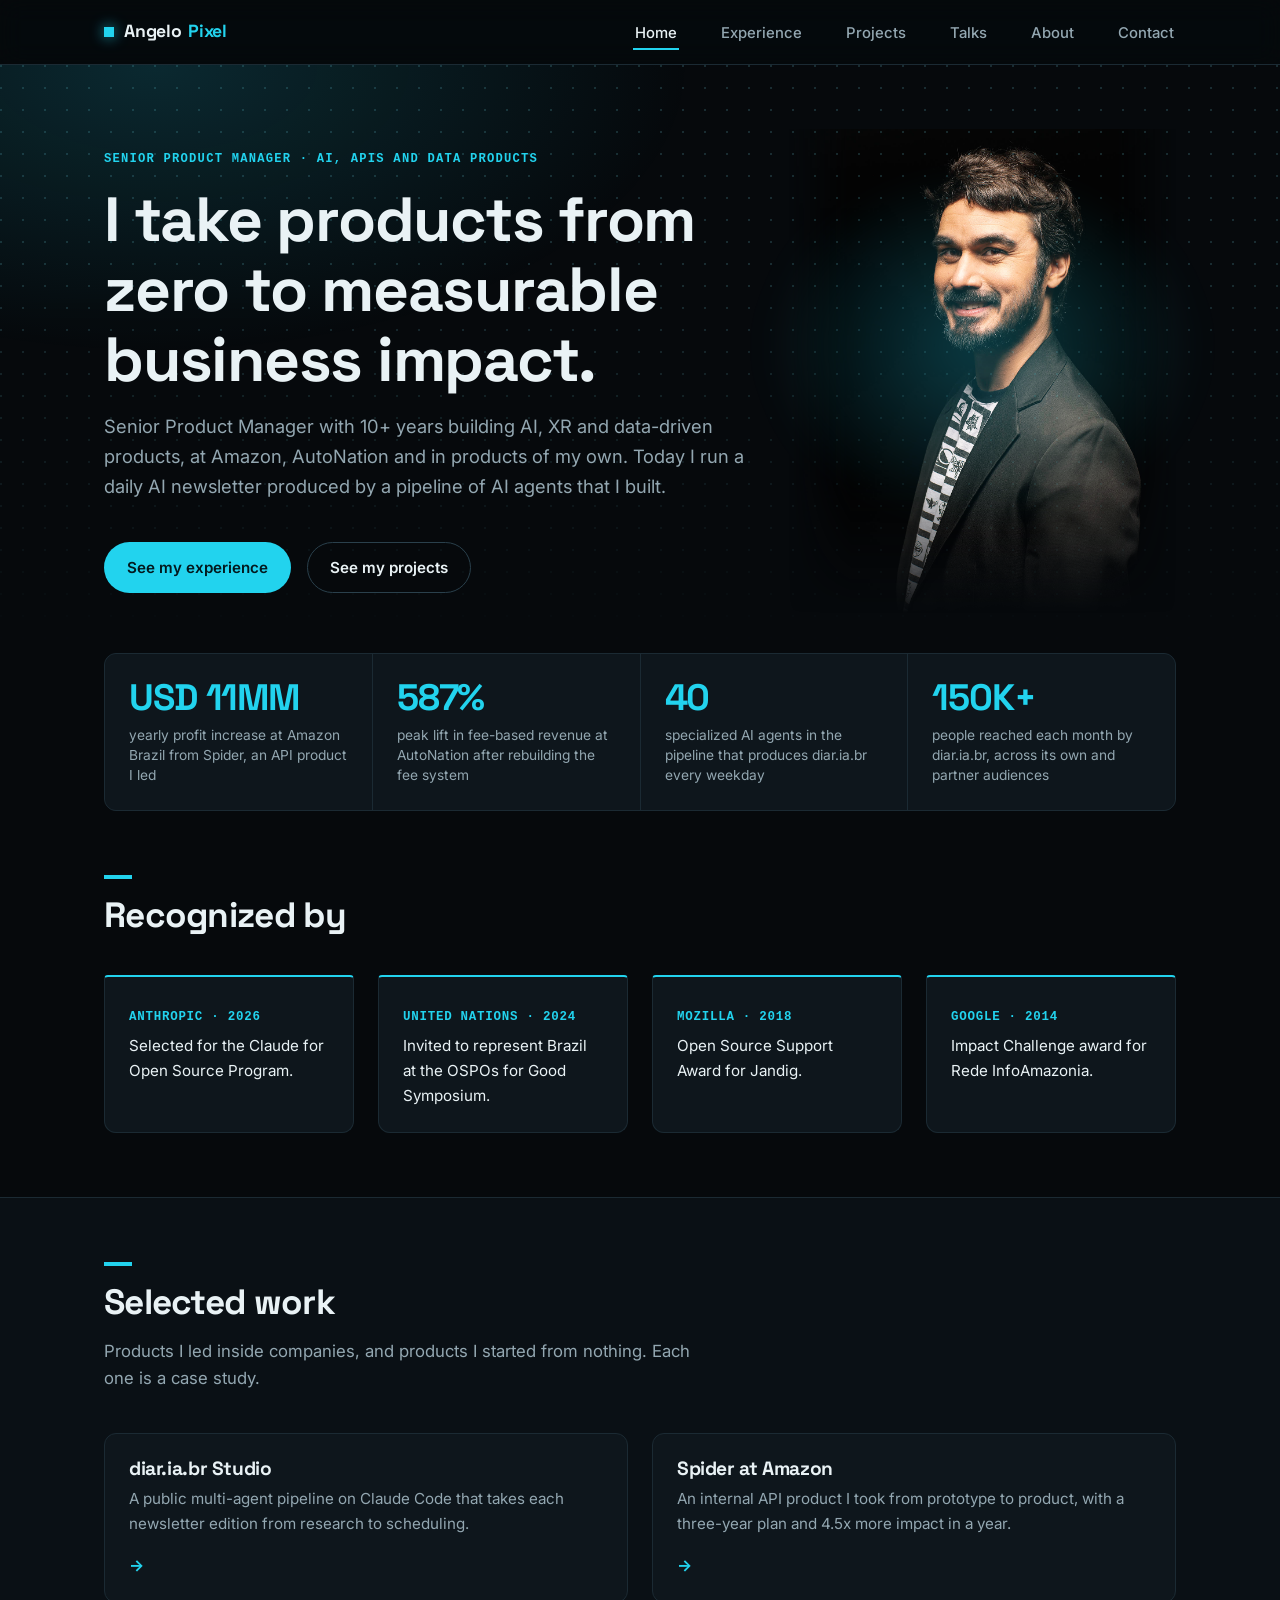
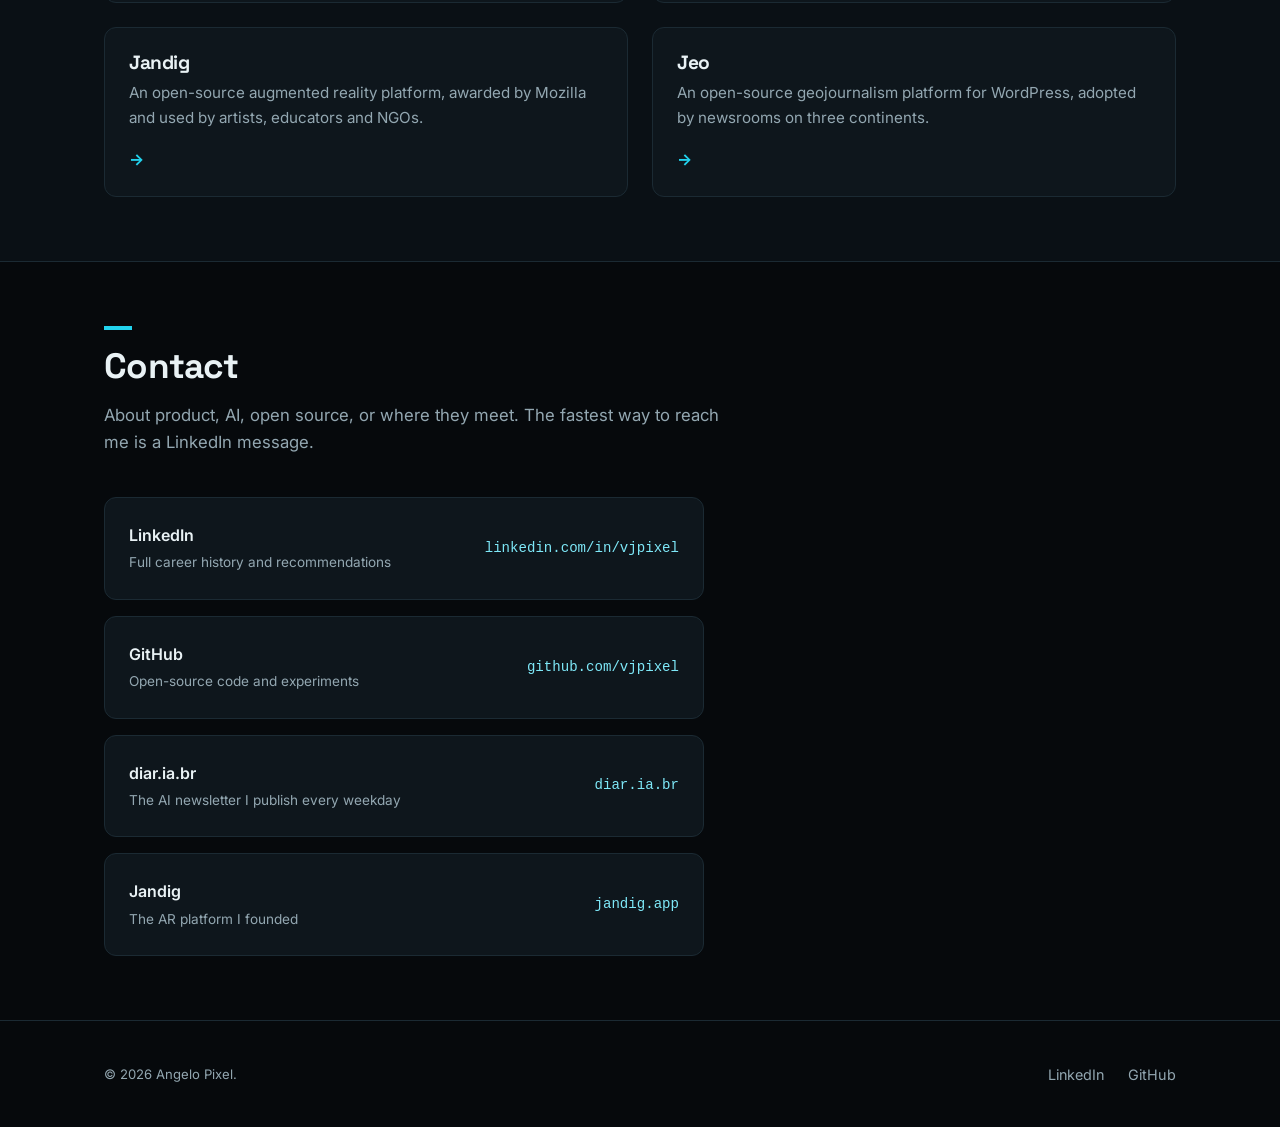
==== commit 01d57987: "Acrescenta casos de produto, imagens e correções a partir do Drive - Projects: casos de Spider, taxa" ====
--- a/index.html
+++ b/index.html
@@ -110,7 +110,7 @@
       <div class="container">
         <div class="section-head">
           <h2>Selected work</h2>
-          <p class="lede">Products I led inside companies, and products I started from nothing.</p>
+          <p class="lede">Products I led inside companies, and products I started from nothing. Each one is a case study.</p>
         </div>
         <div class="teaser-grid">
           <a class="teaser-card" href="projects.html#diaria">
@@ -118,7 +118,7 @@
             <p>A public multi-agent pipeline on Claude Code that takes each newsletter edition from research to scheduling.</p>
             <span class="arrow" aria-hidden="true">&rarr;</span>
           </a>
-          <a class="teaser-card" href="experience.html">
+          <a class="teaser-card" href="projects.html#spider">
             <h3>Spider at Amazon</h3>
             <p>An internal API product I took from prototype to product, with a three-year plan and 4.5x more impact in a year.</p>
             <span class="arrow" aria-hidden="true">&rarr;</span>
--- a/css/style.css
+++ b/css/style.css
@@ -793,6 +793,67 @@
   margin: 0;
 }
 
+/* ---------- Single-image case media, talk photo, press list ---------- */
+.case-media.single {
+  aspect-ratio: 16 / 10;
+}
+
+.hero-talks .hero-grid {
+  grid-template-columns: minmax(0, 1.35fr) minmax(0, 0.65fr);
+}
+
+.hero-figure {
+  margin: 0;
+}
+
+.hero-figure img {
+  width: 100%;
+  height: auto;
+  aspect-ratio: 4 / 5;
+  object-fit: cover;
+  border-radius: var(--radius);
+  border: 1px solid var(--color-border);
+}
+
+.hero-figure figcaption {
+  font-size: 0.78rem;
+  color: var(--color-text-muted);
+  margin-top: 8px;
+}
+
+.press-list {
+  list-style: none;
+  padding: 0;
+  margin: 0;
+  max-width: 78ch;
+}
+
+.press-list li {
+  display: grid;
+  grid-template-columns: 15rem 1fr;
+  gap: var(--space-2);
+  padding: var(--space-2) 0;
+  border-bottom: 1px solid var(--color-border);
+}
+
+.press-list li:last-child {
+  border-bottom: none;
+}
+
+.press-source {
+  font-family: var(--font-mono);
+  font-size: 0.78rem;
+  letter-spacing: 0.04em;
+  text-transform: uppercase;
+  color: var(--color-text-muted);
+  padding-top: 3px;
+}
+
+.teaser-card p a {
+  white-space: nowrap;
+}
+
+
 /* ---------- Responsive ---------- */
 @media (max-width: 860px) {
   .stat-strip {
@@ -828,6 +889,19 @@
   .hero-about .hero-grid {
     grid-template-columns: 1fr;
     gap: var(--space-3);
+  }
+
+  .hero-talks .hero-grid {
+    grid-template-columns: 1fr;
+  }
+
+  .hero-figure {
+    max-width: 280px;
+  }
+
+  .press-list li {
+    grid-template-columns: 1fr;
+    gap: 4px;
   }
 
   .hero-photo {
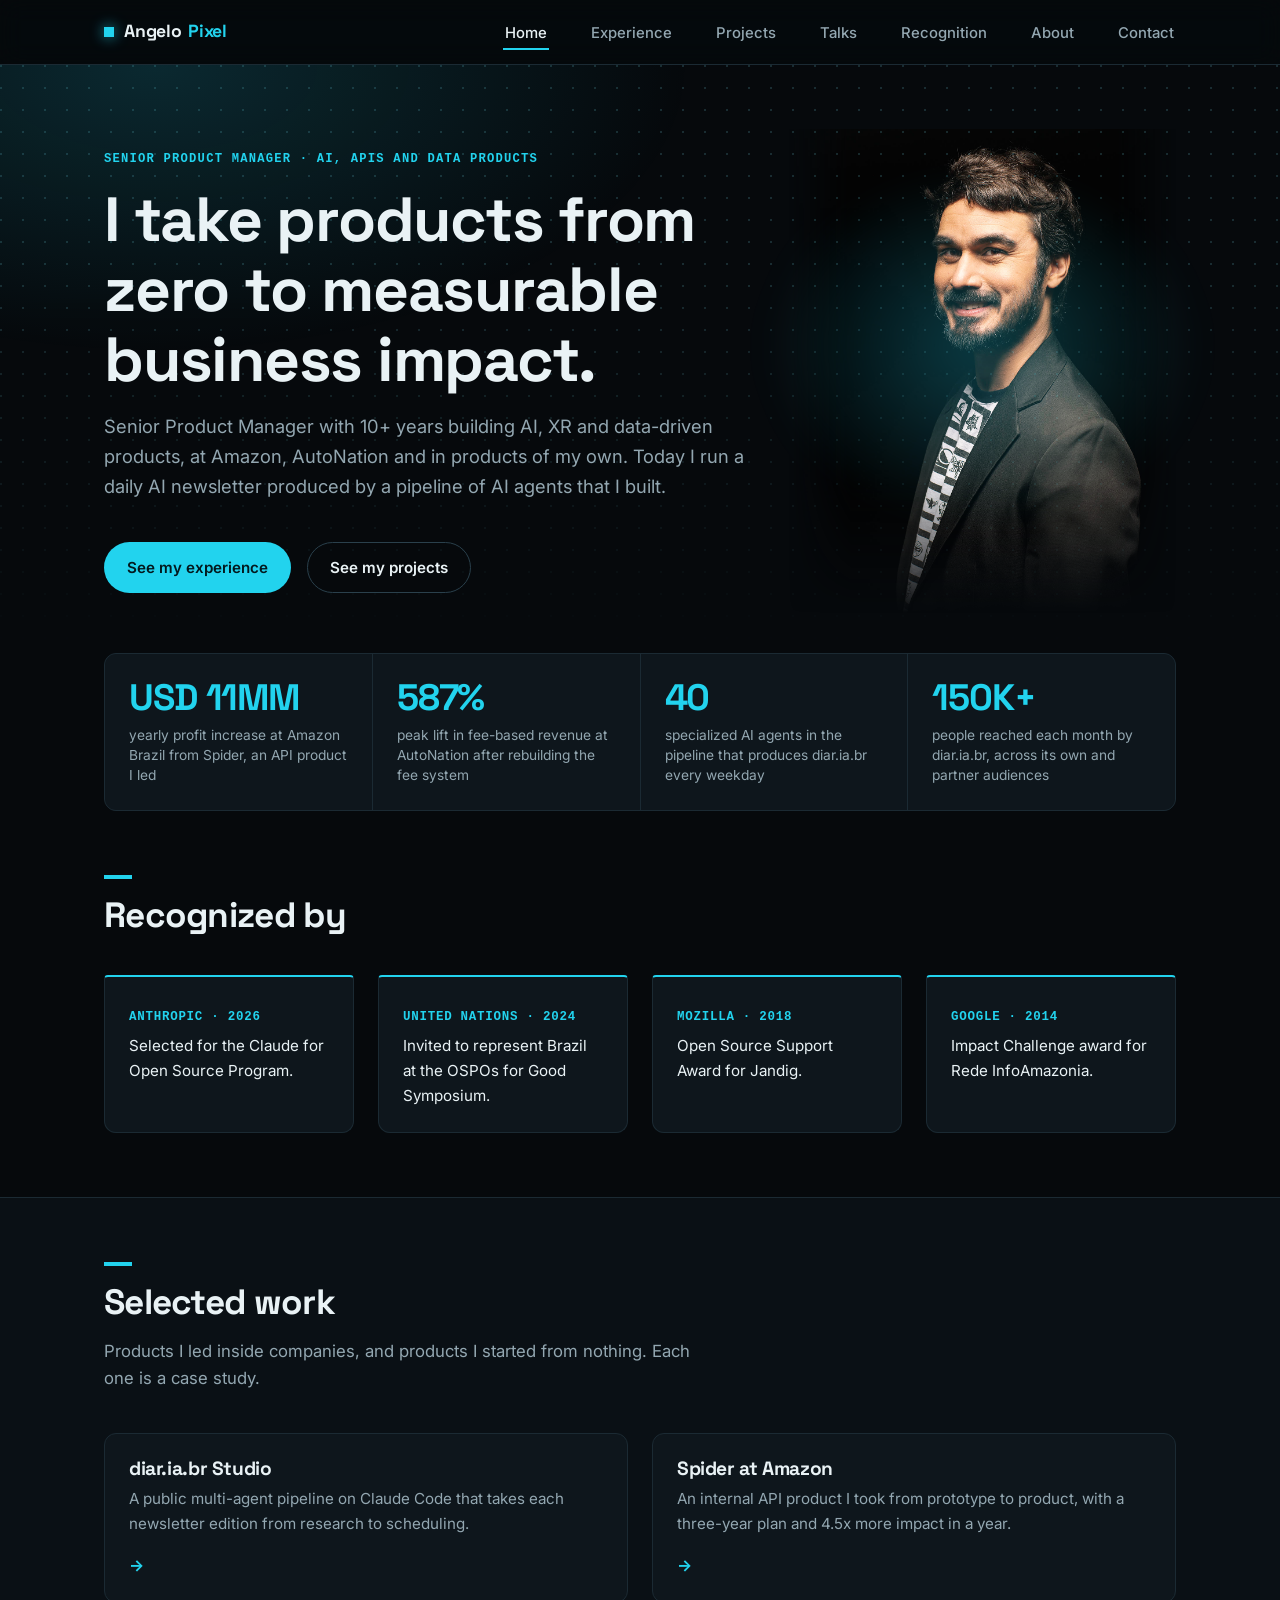
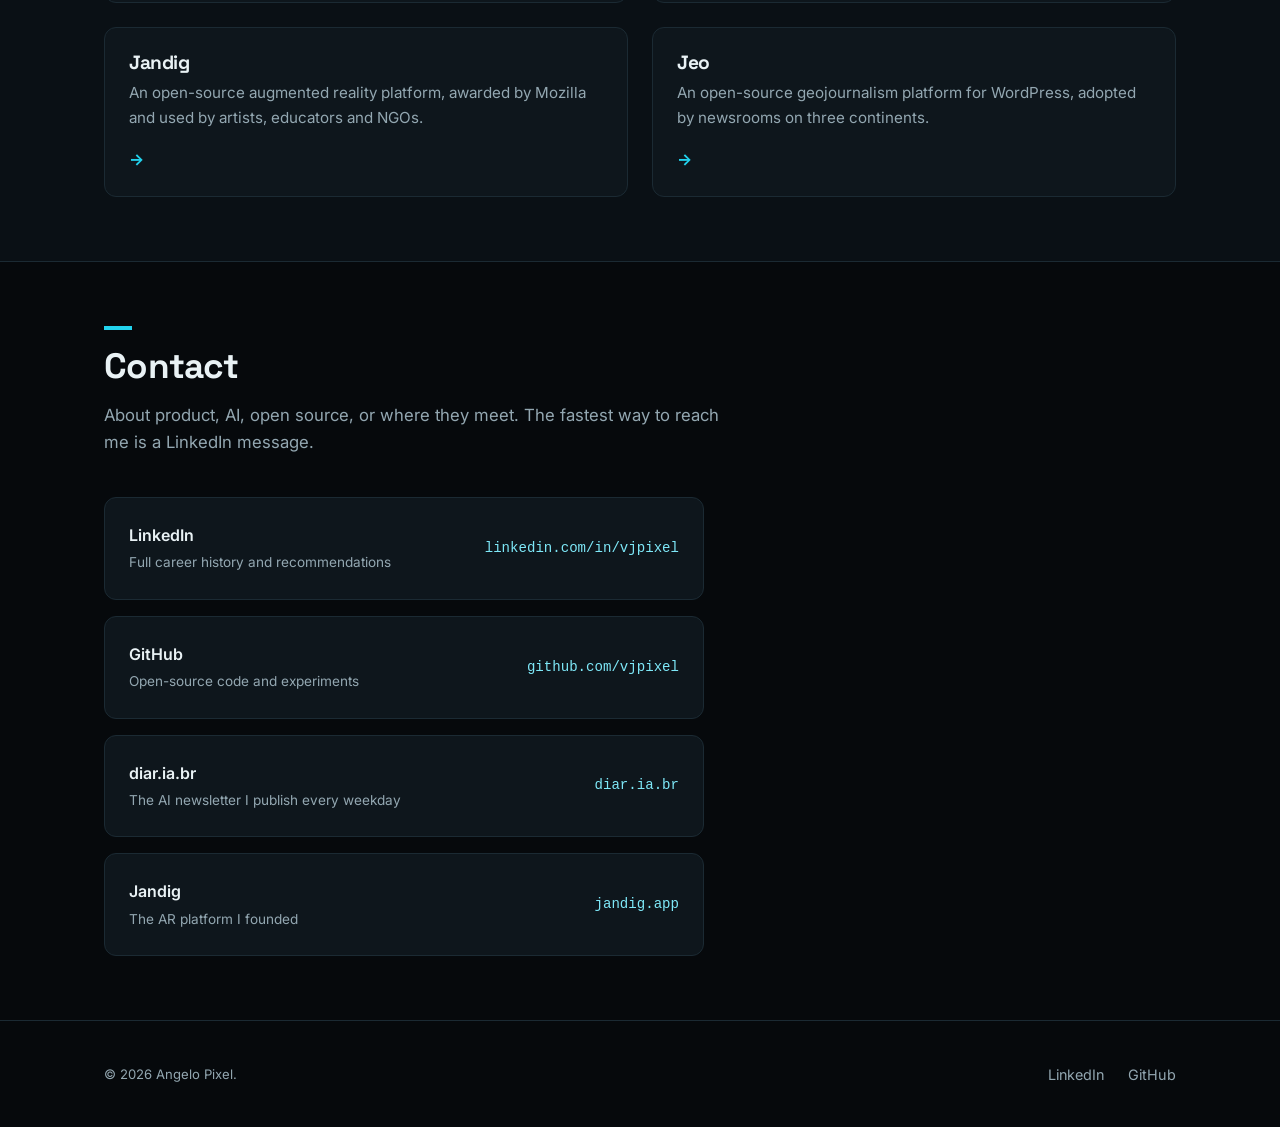
==== commit 4a12947d: "Cria a aba Recognition com prêmios, programas, residências e imprensa As duas seções saem de Talks. " ====
--- a/index.html
+++ b/index.html
@@ -29,6 +29,7 @@
           <li><a href="experience.html">Experience</a></li>
           <li><a href="projects.html">Projects</a></li>
           <li><a href="talks.html">Talks</a></li>
+          <li><a href="recognition.html">Recognition</a></li>
           <li><a href="about.html">About</a></li>
           <li><a href="index.html#contact">Contact</a></li>
         </ul>
--- a/css/style.css
+++ b/css/style.css
@@ -914,7 +914,7 @@
   }
 }
 
-@media (max-width: 760px) {
+@media (max-width: 900px) {
   .nav-links {
     position: fixed;
     inset: 64px 0 auto 0;
@@ -934,7 +934,9 @@
   .nav-toggle {
     display: inline-block;
   }
-
+}
+
+@media (max-width: 760px) {
   .contact-list a {
     flex-direction: column;
     align-items: flex-start;
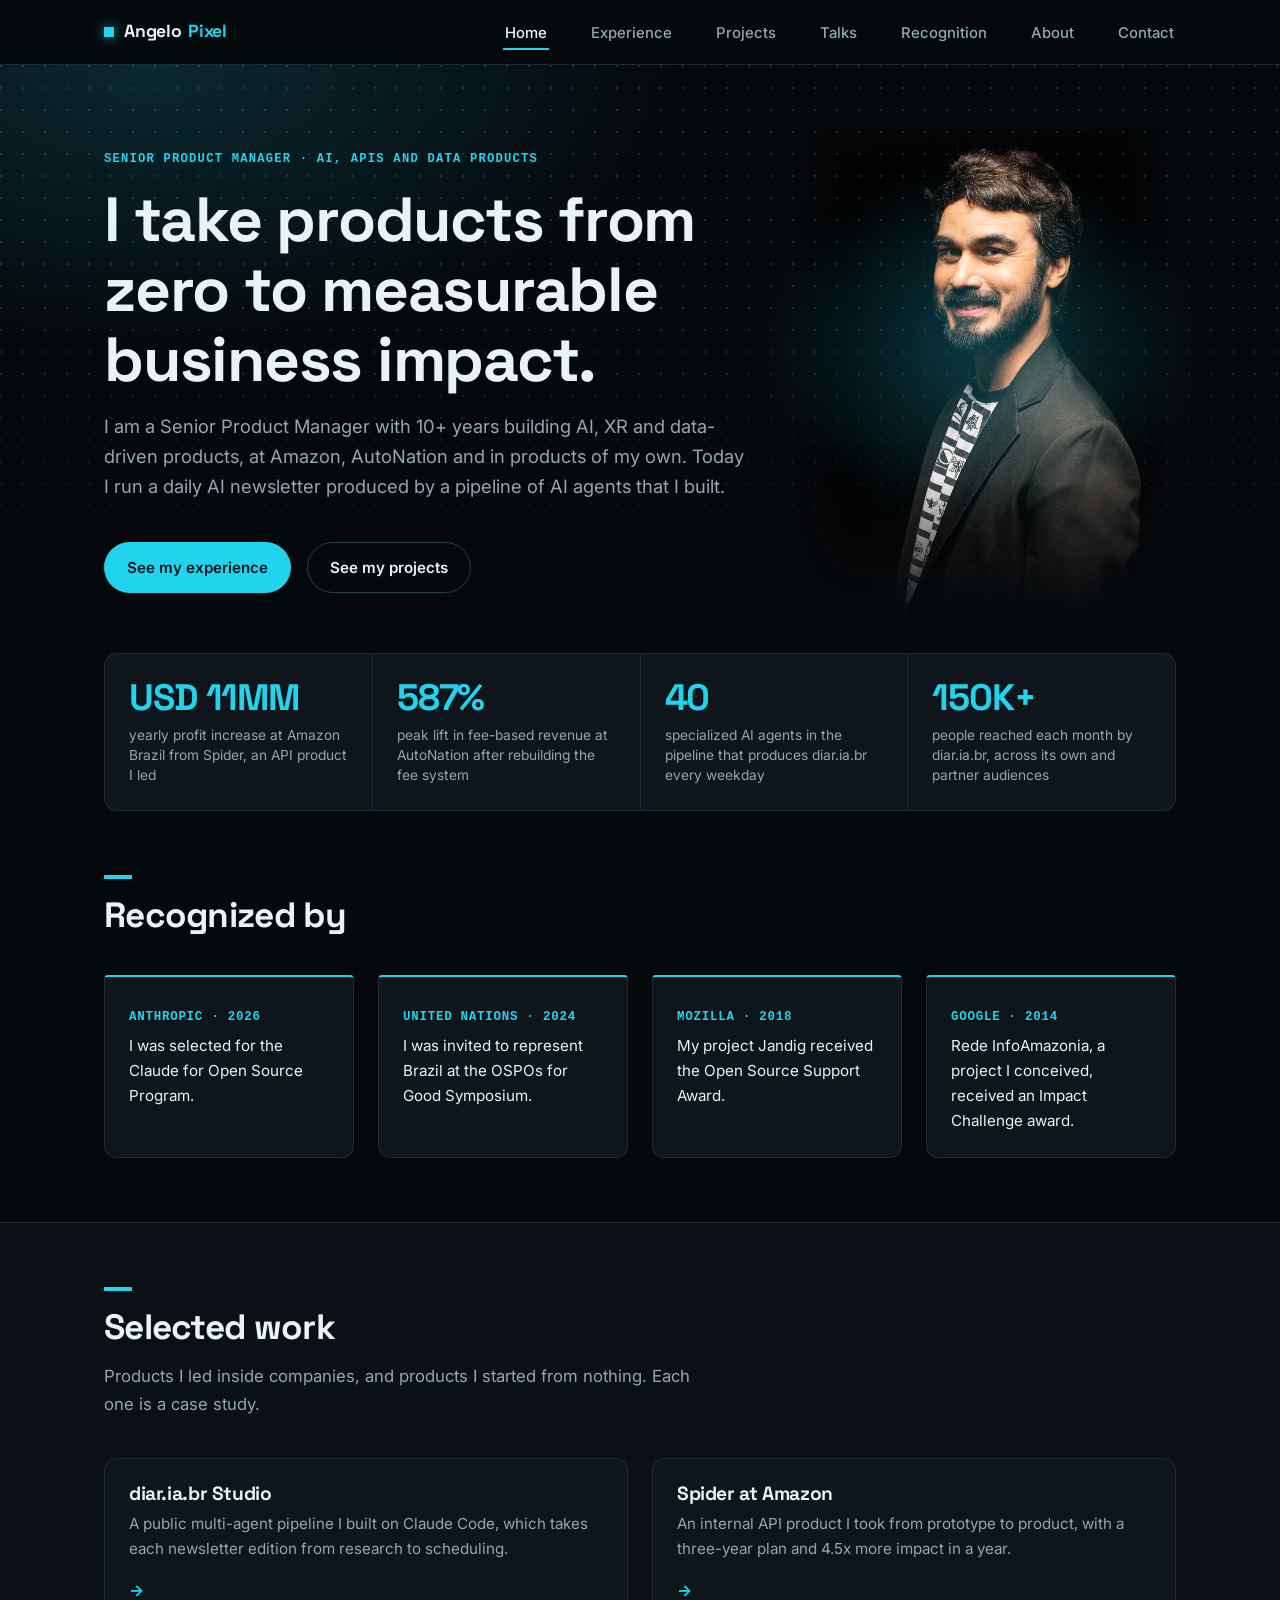
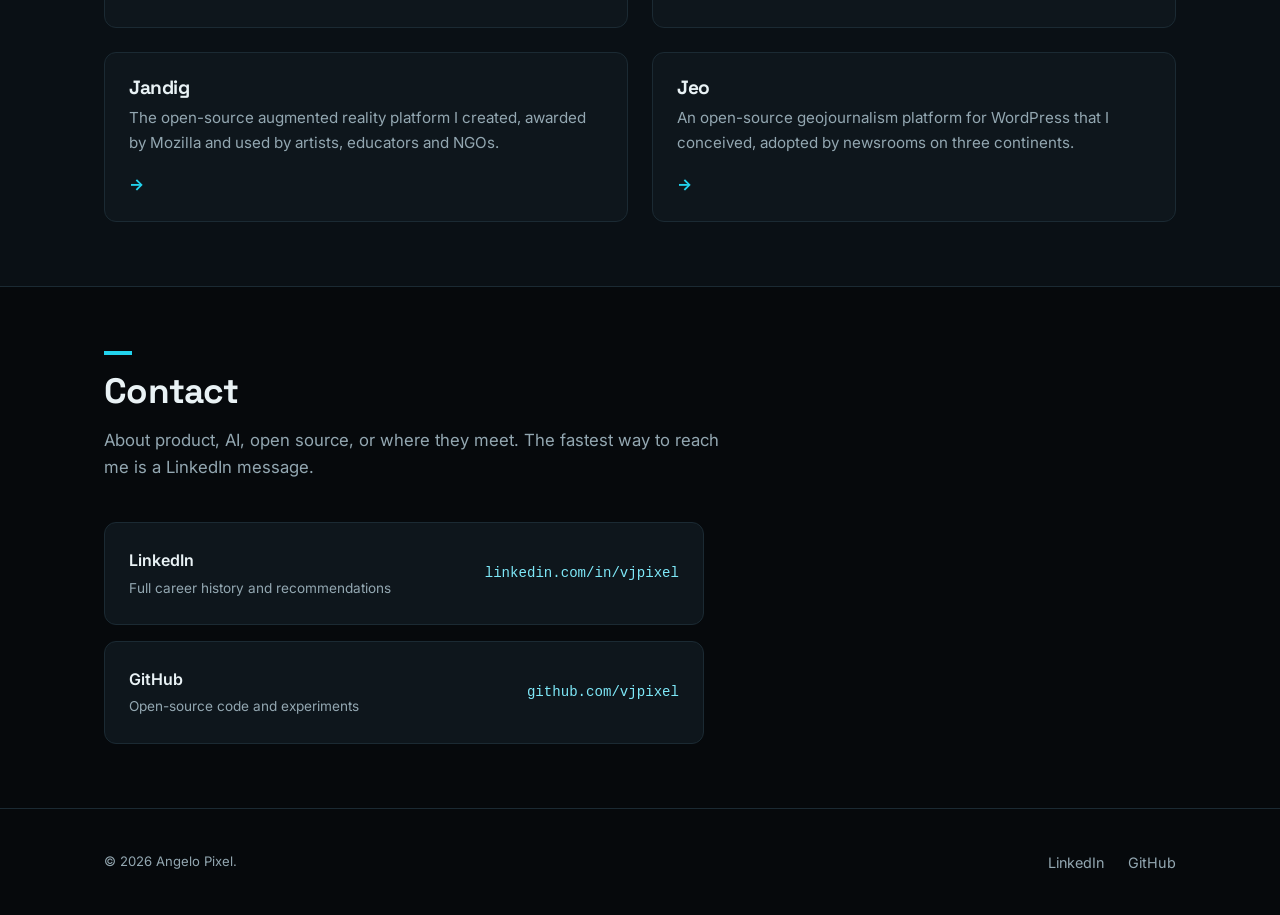
==== commit 6df15267: "Primeira pessoa no site, links de imprensa descritivos, contato só com LinkedIn e GitHub Sai o prêmi" ====
--- a/index.html
+++ b/index.html
@@ -45,7 +45,7 @@
         <p class="eyebrow">Senior Product Manager &middot; AI, APIs and data products</p>
         <h1>I take products from zero to measurable business impact.</h1>
         <p class="lede">
-          Senior Product Manager with 10+ years building AI, XR and data-driven products,
+          I am a Senior Product Manager with 10+ years building AI, XR and data-driven products,
           at Amazon, AutoNation and in products of my own. Today I run a daily AI
           newsletter produced by a pipeline of AI agents that I built.
         </p>
@@ -89,19 +89,19 @@
         <div class="recognition-grid cols-4">
           <div class="recognition-item">
             <span class="year">Anthropic &middot; 2026</span>
-            <p>Selected for the Claude for Open Source Program.</p>
+            <p>I was selected for the Claude for Open Source Program.</p>
           </div>
           <div class="recognition-item">
             <span class="year">United Nations &middot; 2024</span>
-            <p>Invited to represent Brazil at the OSPOs for Good Symposium.</p>
+            <p>I was invited to represent Brazil at the OSPOs for Good Symposium.</p>
           </div>
           <div class="recognition-item">
             <span class="year">Mozilla &middot; 2018</span>
-            <p>Open Source Support Award for Jandig.</p>
+            <p>My project Jandig received the Open Source Support Award.</p>
           </div>
           <div class="recognition-item">
             <span class="year">Google &middot; 2014</span>
-            <p>Impact Challenge award for Rede InfoAmazonia.</p>
+            <p>Rede InfoAmazonia, a project I conceived, received an Impact Challenge award.</p>
           </div>
         </div>
       </div>
@@ -116,7 +116,7 @@
         <div class="teaser-grid">
           <a class="teaser-card" href="projects.html#diaria">
             <h3>diar.ia.br Studio</h3>
-            <p>A public multi-agent pipeline on Claude Code that takes each newsletter edition from research to scheduling.</p>
+            <p>A public multi-agent pipeline I built on Claude Code, which takes each newsletter edition from research to scheduling.</p>
             <span class="arrow" aria-hidden="true">&rarr;</span>
           </a>
           <a class="teaser-card" href="projects.html#spider">
@@ -126,12 +126,12 @@
           </a>
           <a class="teaser-card" href="projects.html#jandig">
             <h3>Jandig</h3>
-            <p>An open-source augmented reality platform, awarded by Mozilla and used by artists, educators and NGOs.</p>
+            <p>The open-source augmented reality platform I created, awarded by Mozilla and used by artists, educators and NGOs.</p>
             <span class="arrow" aria-hidden="true">&rarr;</span>
           </a>
           <a class="teaser-card" href="projects.html#jeo">
             <h3>Jeo</h3>
-            <p>An open-source geojournalism platform for WordPress, adopted by newsrooms on three continents.</p>
+            <p>An open-source geojournalism platform for WordPress that I conceived, adopted by newsrooms on three continents.</p>
             <span class="arrow" aria-hidden="true">&rarr;</span>
           </a>
         </div>
@@ -163,24 +163,6 @@
               <span>github.com/vjpixel</span>
             </a>
           </li>
-          <li>
-            <a href="https://diar.ia.br" target="_blank" rel="noopener">
-              <span>
-                <span>diar.ia.br</span><br />
-                <span class="channel-label">The AI newsletter I publish every weekday</span>
-              </span>
-              <span>diar.ia.br</span>
-            </a>
-          </li>
-          <li>
-            <a href="https://jandig.app/" target="_blank" rel="noopener">
-              <span>
-                <span>Jandig</span><br />
-                <span class="channel-label">The AR platform I founded</span>
-              </span>
-              <span>jandig.app</span>
-            </a>
-          </li>
         </ul>
       </div>
     </section>
--- a/css/style.css
+++ b/css/style.css
@@ -668,6 +668,12 @@
   font-size: 0.97rem;
 }
 
+.section-note {
+  margin-top: var(--space-4);
+  color: var(--color-text-muted);
+  font-size: 0.95rem;
+}
+
 .case-link {
   margin-top: var(--space-2);
   font-weight: 600;
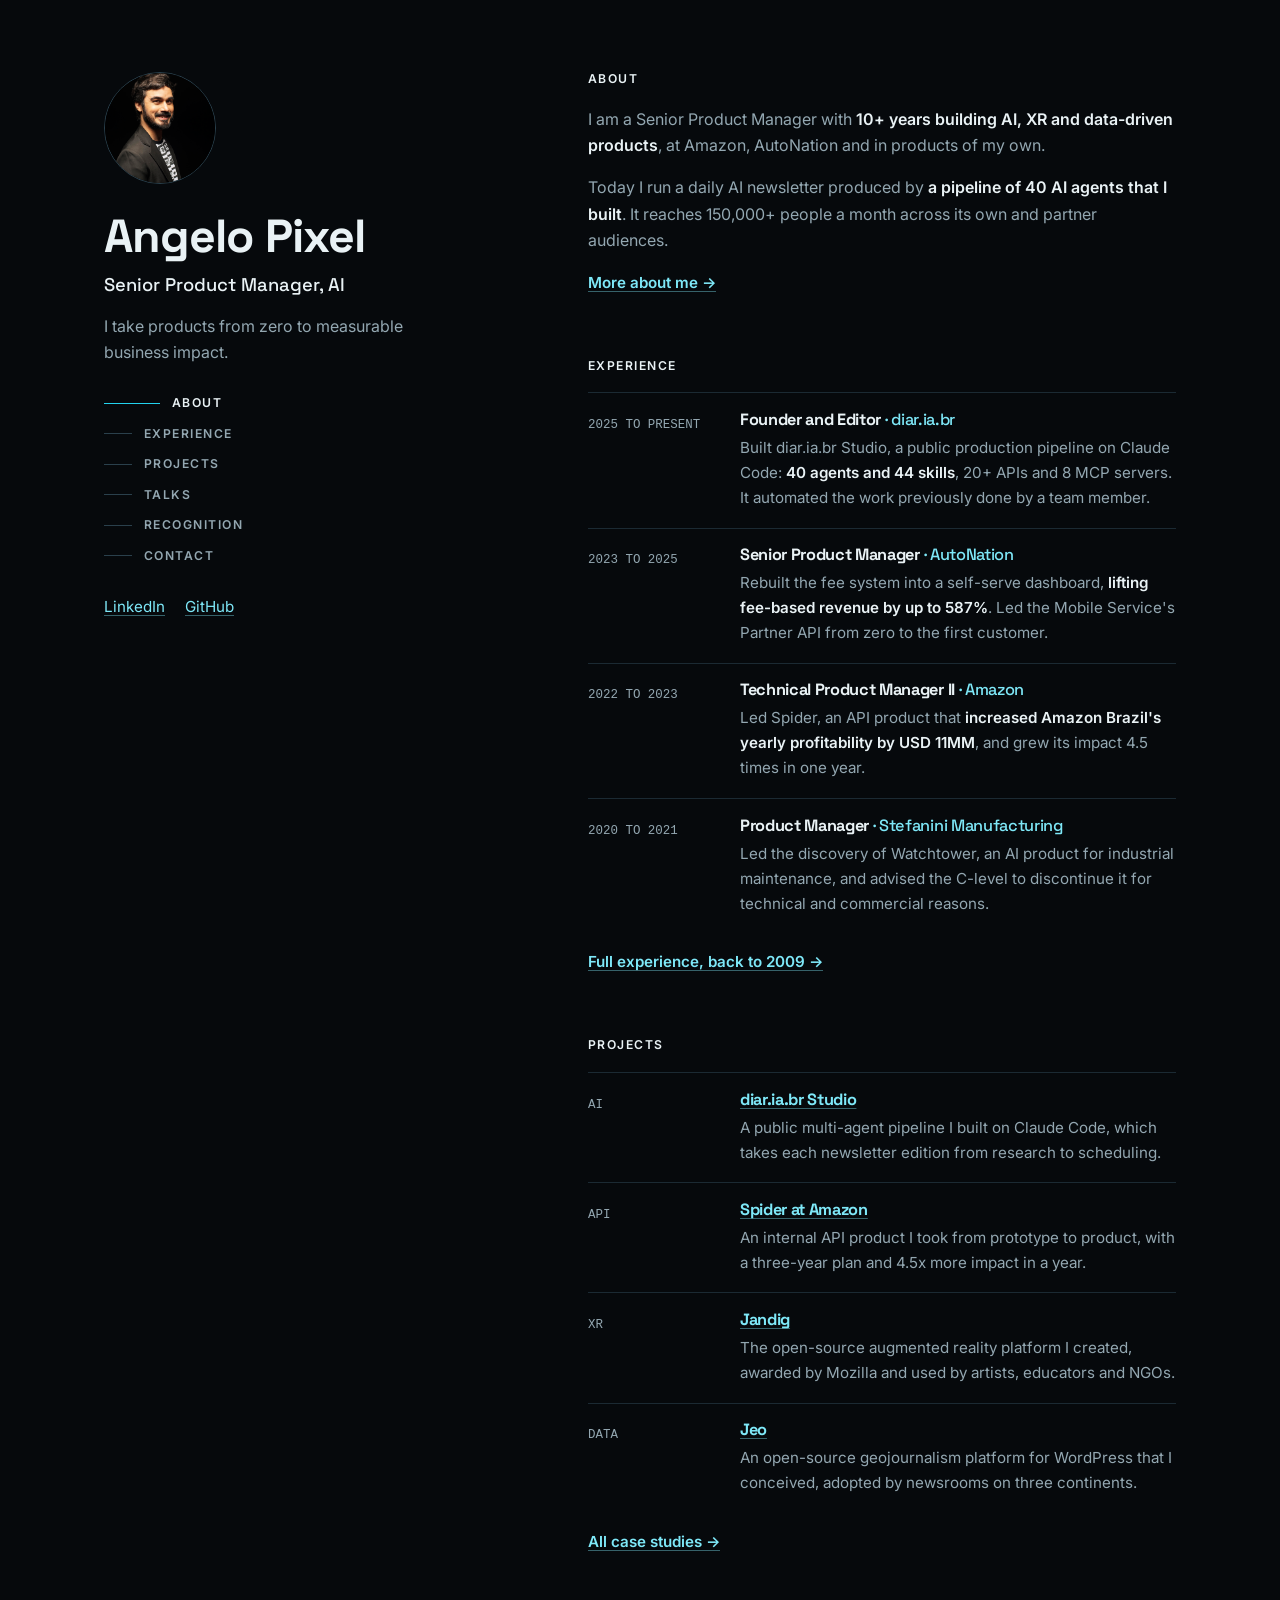
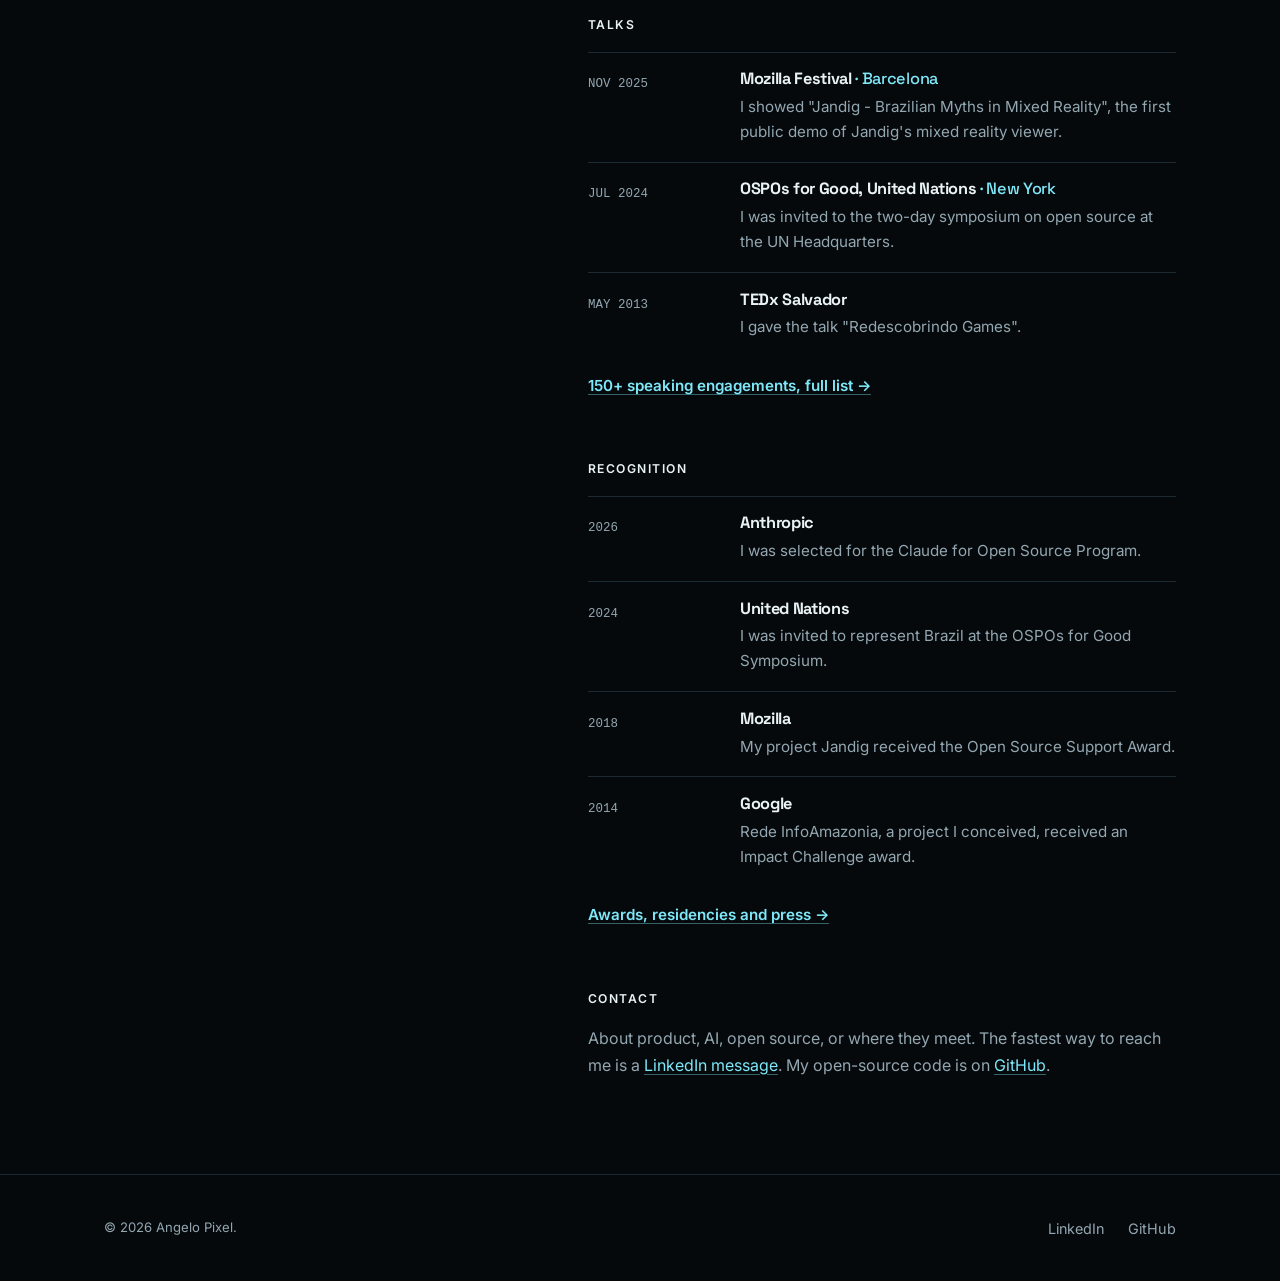
==== commit 15ce47ae: "Home em duas colunas: identidade fixa à esquerda, conteúdo à direita Co-Authored-By: Claude Fable 5." ====
--- a/index.html
+++ b/index.html
@@ -19,7 +19,7 @@
   <link rel="stylesheet" href="https://fonts.googleapis.com/css2?family=Inter:wght@400;500;600;700&amp;family=Space+Grotesk:wght@500;600;700&amp;display=swap" />
   <link rel="stylesheet" href="css/style.css" />
 </head>
-<body>
+<body class="home">
   <header class="site-header">
     <div class="container">
       <a class="brand" href="index.html"><span class="brand-mark" aria-hidden="true"></span>Angelo <span>Pixel</span></a>
@@ -39,133 +39,161 @@
   </header>
 
   <main>
-    <section class="hero hero-home">
-      <div class="container hero-grid">
-        <div class="hero-copy">
-        <p class="eyebrow">Senior Product Manager &middot; AI, APIs and data products</p>
-        <h1>I take products from zero to measurable business impact.</h1>
-        <p class="lede">
-          I am a Senior Product Manager with 10+ years building AI, XR and data-driven products,
-          at Amazon, AutoNation and in products of my own. Today I run a daily AI
-          newsletter produced by a pipeline of AI agents that I built.
+    <div class="container home-grid">
+      <aside class="home-side">
+        <img class="home-photo" src="assets/images/angelo-pixel.jpg" alt="Portrait of Angelo Pixel" width="1335" height="2000" />
+        <div>
+          <h1>Angelo Pixel</h1>
+          <p class="home-role">Senior Product Manager, AI</p>
+          <p class="home-tag">I take products from zero to measurable business impact.</p>
+        </div>
+        <nav class="home-nav" aria-label="On this page">
+          <a href="#about">About</a>
+          <a href="#experience">Experience</a>
+          <a href="#projects">Projects</a>
+          <a href="#talks">Talks</a>
+          <a href="#recognition">Recognition</a>
+          <a href="#contact">Contact</a>
+        </nav>
+        <p class="home-links">
+          <a href="https://www.linkedin.com/in/vjpixel/" target="_blank" rel="noopener">LinkedIn</a>
+          <a href="https://github.com/vjpixel" target="_blank" rel="noopener">GitHub</a>
         </p>
-        <div class="btn-row">
-          <a class="btn btn-primary" href="experience.html">See my experience</a>
-          <a class="btn btn-secondary" href="projects.html">See my projects</a>
-        </div>
-        </div>
-        <figure class="hero-photo">
-          <img src="assets/images/angelo-pixel.jpg" alt="Portrait of Angelo Pixel" width="1335" height="2000" />
-        </figure>
+      </aside>
+      <div class="home-main">
+        <section id="about" class="home-block">
+          <h2>About</h2>
+          <p>I am a Senior Product Manager with <strong>10+ years building AI, XR and data-driven products</strong>, at Amazon, AutoNation and in products of my own.</p>
+          <p>Today I run a daily AI newsletter produced by <strong>a pipeline of 40 AI agents that I built</strong>. It reaches 150,000+ people a month across its own and partner audiences.</p>
+          <p class="home-more"><a href="about.html">More about me &rarr;</a></p>
+        </section>
+        <section id="experience" class="home-block">
+          <h2>Experience</h2>
+          <div class="home-row">
+            <div class="home-when">2025 to present</div>
+            <div>
+              <h3>Founder and Editor <span>&middot; diar.ia.br</span></h3>
+              <p>Built diar.ia.br Studio, a public production pipeline on Claude Code: <strong>40 agents and 44 skills</strong>, 20+ APIs and 8 MCP servers. It automated the work previously done by a team member.</p>
+            </div>
+          </div>
+          <div class="home-row">
+            <div class="home-when">2023 to 2025</div>
+            <div>
+              <h3>Senior Product Manager <span>&middot; AutoNation</span></h3>
+              <p>Rebuilt the fee system into a self-serve dashboard, <strong>lifting fee-based revenue by up to 587%</strong>. Led the Mobile Service's Partner API from zero to the first customer.</p>
+            </div>
+          </div>
+          <div class="home-row">
+            <div class="home-when">2022 to 2023</div>
+            <div>
+              <h3>Technical Product Manager II <span>&middot; Amazon</span></h3>
+              <p>Led Spider, an API product that <strong>increased Amazon Brazil's yearly profitability by USD 11MM</strong>, and grew its impact 4.5 times in one year.</p>
+            </div>
+          </div>
+          <div class="home-row">
+            <div class="home-when">2020 to 2021</div>
+            <div>
+              <h3>Product Manager <span>&middot; Stefanini Manufacturing</span></h3>
+              <p>Led the discovery of Watchtower, an AI product for industrial maintenance, and advised the C-level to discontinue it for technical and commercial reasons.</p>
+            </div>
+          </div>
+          <p class="home-more"><a href="experience.html">Full experience, back to 2009 &rarr;</a></p>
+        </section>
+        <section id="projects" class="home-block">
+          <h2>Projects</h2>
+          <div class="home-row">
+            <div class="home-when">AI</div>
+            <div>
+              <h3><a href="projects.html#diaria">diar.ia.br Studio</a></h3>
+              <p>A public multi-agent pipeline I built on Claude Code, which takes each newsletter edition from research to scheduling.</p>
+            </div>
+          </div>
+          <div class="home-row">
+            <div class="home-when">API</div>
+            <div>
+              <h3><a href="projects.html#spider">Spider at Amazon</a></h3>
+              <p>An internal API product I took from prototype to product, with a three-year plan and 4.5x more impact in a year.</p>
+            </div>
+          </div>
+          <div class="home-row">
+            <div class="home-when">XR</div>
+            <div>
+              <h3><a href="projects.html#jandig">Jandig</a></h3>
+              <p>The open-source augmented reality platform I created, awarded by Mozilla and used by artists, educators and NGOs.</p>
+            </div>
+          </div>
+          <div class="home-row">
+            <div class="home-when">Data</div>
+            <div>
+              <h3><a href="projects.html#jeo">Jeo</a></h3>
+              <p>An open-source geojournalism platform for WordPress that I conceived, adopted by newsrooms on three continents.</p>
+            </div>
+          </div>
+          <p class="home-more"><a href="projects.html">All case studies &rarr;</a></p>
+        </section>
+        <section id="talks" class="home-block">
+          <h2>Talks</h2>
+          <div class="home-row">
+            <div class="home-when">Nov 2025</div>
+            <div>
+              <h3>Mozilla Festival <span>&middot; Barcelona</span></h3>
+              <p>I showed &quot;Jandig - Brazilian Myths in Mixed Reality&quot;, the first public demo of Jandig's mixed reality viewer.</p>
+            </div>
+          </div>
+          <div class="home-row">
+            <div class="home-when">Jul 2024</div>
+            <div>
+              <h3>OSPOs for Good, United Nations <span>&middot; New York</span></h3>
+              <p>I was invited to the two-day symposium on open source at the UN Headquarters.</p>
+            </div>
+          </div>
+          <div class="home-row">
+            <div class="home-when">May 2013</div>
+            <div>
+              <h3>TEDx Salvador</h3>
+              <p>I gave the talk &quot;Redescobrindo Games&quot;.</p>
+            </div>
+          </div>
+          <p class="home-more"><a href="talks.html">150+ speaking engagements, full list &rarr;</a></p>
+        </section>
+        <section id="recognition" class="home-block">
+          <h2>Recognition</h2>
+          <div class="home-row">
+            <div class="home-when">2026</div>
+            <div>
+              <h3>Anthropic</h3>
+              <p>I was selected for the Claude for Open Source Program.</p>
+            </div>
+          </div>
+          <div class="home-row">
+            <div class="home-when">2024</div>
+            <div>
+              <h3>United Nations</h3>
+              <p>I was invited to represent Brazil at the OSPOs for Good Symposium.</p>
+            </div>
+          </div>
+          <div class="home-row">
+            <div class="home-when">2018</div>
+            <div>
+              <h3>Mozilla</h3>
+              <p>My project Jandig received the Open Source Support Award.</p>
+            </div>
+          </div>
+          <div class="home-row">
+            <div class="home-when">2014</div>
+            <div>
+              <h3>Google</h3>
+              <p>Rede InfoAmazonia, a project I conceived, received an Impact Challenge award.</p>
+            </div>
+          </div>
+          <p class="home-more"><a href="recognition.html">Awards, residencies and press &rarr;</a></p>
+        </section>
+        <section id="contact" class="home-block">
+          <h2>Contact</h2>
+          <p>About product, AI, open source, or where they meet. The fastest way to reach me is a <a href="https://www.linkedin.com/in/vjpixel/" target="_blank" rel="noopener">LinkedIn message</a>. My open-source code is on <a href="https://github.com/vjpixel" target="_blank" rel="noopener">GitHub</a>.</p>
+        </section>
       </div>
-    </section>
-
-    <section class="container">
-      <div class="stat-strip">
-        <div class="stat">
-          <span class="num">USD 11MM</span>
-          <span class="label">yearly profit increase at Amazon Brazil from Spider, an API product I led</span>
-        </div>
-        <div class="stat">
-          <span class="num">587%</span>
-          <span class="label">peak lift in fee-based revenue at AutoNation after rebuilding the fee system</span>
-        </div>
-        <div class="stat">
-          <span class="num">40</span>
-          <span class="label">specialized AI agents in the pipeline that produces diar.ia.br every weekday</span>
-        </div>
-        <div class="stat">
-          <span class="num">150K+</span>
-          <span class="label">people reached each month by diar.ia.br, across its own and partner audiences</span>
-        </div>
-      </div>
-    </section>
-
-    <section class="section">
-      <div class="container">
-        <div class="section-head">
-          <h2>Recognized by</h2>
-        </div>
-        <div class="recognition-grid cols-4">
-          <div class="recognition-item">
-            <span class="year">Anthropic &middot; 2026</span>
-            <p>I was selected for the Claude for Open Source Program.</p>
-          </div>
-          <div class="recognition-item">
-            <span class="year">United Nations &middot; 2024</span>
-            <p>I was invited to represent Brazil at the OSPOs for Good Symposium.</p>
-          </div>
-          <div class="recognition-item">
-            <span class="year">Mozilla &middot; 2018</span>
-            <p>My project Jandig received the Open Source Support Award.</p>
-          </div>
-          <div class="recognition-item">
-            <span class="year">Google &middot; 2014</span>
-            <p>Rede InfoAmazonia, a project I conceived, received an Impact Challenge award.</p>
-          </div>
-        </div>
-      </div>
-    </section>
-
-    <section class="section section-alt">
-      <div class="container">
-        <div class="section-head">
-          <h2>Selected work</h2>
-          <p class="lede">Products I led inside companies, and products I started from nothing. Each one is a case study.</p>
-        </div>
-        <div class="teaser-grid">
-          <a class="teaser-card" href="projects.html#diaria">
-            <h3>diar.ia.br Studio</h3>
-            <p>A public multi-agent pipeline I built on Claude Code, which takes each newsletter edition from research to scheduling.</p>
-            <span class="arrow" aria-hidden="true">&rarr;</span>
-          </a>
-          <a class="teaser-card" href="projects.html#spider">
-            <h3>Spider at Amazon</h3>
-            <p>An internal API product I took from prototype to product, with a three-year plan and 4.5x more impact in a year.</p>
-            <span class="arrow" aria-hidden="true">&rarr;</span>
-          </a>
-          <a class="teaser-card" href="projects.html#jandig">
-            <h3>Jandig</h3>
-            <p>The open-source augmented reality platform I created, awarded by Mozilla and used by artists, educators and NGOs.</p>
-            <span class="arrow" aria-hidden="true">&rarr;</span>
-          </a>
-          <a class="teaser-card" href="projects.html#jeo">
-            <h3>Jeo</h3>
-            <p>An open-source geojournalism platform for WordPress that I conceived, adopted by newsrooms on three continents.</p>
-            <span class="arrow" aria-hidden="true">&rarr;</span>
-          </a>
-        </div>
-      </div>
-    </section>
-
-    <section id="contact" class="section">
-      <div class="container">
-        <div class="section-head">
-          <h2>Contact</h2>
-          <p class="lede">About product, AI, open source, or where they meet. The fastest way to reach me is a LinkedIn message.</p>
-        </div>
-        <ul class="contact-list" style="max-width: 60ch;">
-          <li>
-            <a href="https://www.linkedin.com/in/vjpixel/" target="_blank" rel="noopener">
-              <span>
-                <span>LinkedIn</span><br />
-                <span class="channel-label">Full career history and recommendations</span>
-              </span>
-              <span>linkedin.com/in/vjpixel</span>
-            </a>
-          </li>
-          <li>
-            <a href="https://github.com/vjpixel" target="_blank" rel="noopener">
-              <span>
-                <span>GitHub</span><br />
-                <span class="channel-label">Open-source code and experiments</span>
-              </span>
-              <span>github.com/vjpixel</span>
-            </a>
-          </li>
-        </ul>
-      </div>
-    </section>
+    </div>
 
   </main>
 
--- a/css/style.css
+++ b/css/style.css
@@ -827,6 +827,49 @@
   margin-top: 8px;
 }
 
+.press-featured {
+  display: grid;
+  grid-template-columns: repeat(auto-fit, minmax(240px, 1fr));
+  gap: var(--space-3);
+  margin-bottom: var(--space-4);
+}
+
+.press-card {
+  display: flex;
+  flex-direction: column;
+  gap: 8px;
+  padding-bottom: var(--space-2);
+  background: var(--color-surface);
+  border: 1px solid var(--color-border);
+  border-radius: 10px;
+  overflow: hidden;
+  text-decoration: none;
+  transition: border-color 0.2s ease, transform 0.2s ease;
+}
+
+.press-card:hover {
+  border-color: var(--color-accent);
+  transform: translateY(-2px);
+}
+
+.press-card img {
+  width: 100%;
+  aspect-ratio: 16 / 9;
+  object-fit: cover;
+  display: block;
+}
+
+.press-card .press-source,
+.press-card .press-title {
+  padding: 0 var(--space-2);
+}
+
+.press-title {
+  color: var(--color-text);
+  font-weight: 500;
+  line-height: 1.4;
+}
+
 .press-list {
   list-style: none;
   padding: 0;
@@ -958,3 +1001,345 @@
     transition: none !important;
   }
 }
+
+/* Full activity list (Talks) */
+.act-filters {
+  margin-bottom: var(--space-3);
+}
+
+.act-chips {
+  display: flex;
+  flex-wrap: wrap;
+  align-items: center;
+  gap: 0.5rem;
+  margin-bottom: 0.6rem;
+}
+
+.act-chips button {
+  padding: 0.45rem 0.8rem;
+  border: 1px solid var(--color-border-strong);
+  border-radius: 999px;
+  background: transparent;
+  color: var(--color-text);
+  font: inherit;
+  font-size: 0.88rem;
+  cursor: pointer;
+}
+
+.act-chips button span {
+  margin-left: 0.25rem;
+  color: var(--color-text-muted);
+  font-family: var(--font-mono);
+  font-size: 0.75rem;
+}
+
+.act-chips button[aria-pressed="true"] {
+  border-color: var(--color-accent);
+  background: var(--color-accent-soft);
+  color: var(--color-accent-ink);
+}
+
+.act-chips button.act-plain {
+  border-color: transparent;
+  color: var(--color-text-muted);
+  text-decoration: underline;
+  padding-inline: 0.4rem;
+}
+
+.act-status {
+  color: var(--color-text-muted);
+  font-size: 0.88rem;
+}
+
+.act-jump {
+  display: flex;
+  flex-wrap: wrap;
+  gap: 0.2rem 0.9rem;
+  margin-bottom: var(--space-3);
+  font-family: var(--font-mono);
+  font-size: 0.85rem;
+}
+
+.act-year {
+  border-bottom: 1px solid var(--color-border-strong);
+  scroll-margin-top: 5rem;
+}
+
+.act-year summary {
+  display: flex;
+  align-items: baseline;
+  gap: 0.6rem;
+  padding: 0.85rem 0;
+  cursor: pointer;
+  list-style: none;
+}
+
+.act-year summary::-webkit-details-marker {
+  display: none;
+}
+
+.act-year summary::after {
+  content: "+";
+  margin-left: auto;
+  color: var(--color-text-muted);
+  font-family: var(--font-mono);
+}
+
+.act-year[open] summary::after {
+  content: "\2212";
+}
+
+.act-y {
+  font-family: var(--font-display);
+  font-size: 1.25rem;
+  font-weight: 600;
+}
+
+.act-count {
+  color: var(--color-text-muted);
+  font-family: var(--font-mono);
+  font-size: 0.8rem;
+}
+
+.act-list {
+  list-style: none;
+  margin: 0;
+  padding: 0 0 var(--space-2);
+}
+
+.act-list li {
+  display: grid;
+  grid-template-columns: 4.2rem 1fr;
+  gap: var(--space-2);
+  padding: 0.55rem 0;
+  border-top: 1px solid var(--color-border);
+}
+
+.act-list li[hidden] {
+  display: none;
+}
+
+.act-date {
+  color: var(--color-accent-ink);
+  font-family: var(--font-mono);
+  font-size: 0.82rem;
+  padding-top: 0.15rem;
+}
+
+.act-type {
+  margin-right: 0.3rem;
+  color: var(--color-text-muted);
+  font-size: 0.72rem;
+  font-weight: 600;
+  letter-spacing: 0.06em;
+  text-transform: uppercase;
+}
+
+.act-what {
+  font-weight: 600;
+}
+
+.act-event,
+.act-place {
+  color: var(--color-text-muted);
+}
+
+.act-body {
+  min-width: 0;
+  overflow-wrap: anywhere;
+}
+
+/* Home: identity fixed on the left, everything else scrolling on the right */
+.home-grid {
+  display: grid;
+  grid-template-columns: minmax(0, 5fr) minmax(0, 7fr);
+  gap: 4rem;
+}
+
+.home-side {
+  position: sticky;
+  top: 0;
+  align-self: start;
+  display: grid;
+  gap: 1.75rem;
+  padding-block: 4.5rem 3rem;
+}
+
+.home-photo {
+  width: 7rem;
+  height: 7rem;
+  border-radius: 50%;
+  object-fit: cover;
+  object-position: 50% 18%;
+  border: 1px solid var(--color-border-strong);
+}
+
+.home-side h1 {
+  margin: 0;
+  font-size: clamp(2.2rem, 4vw, 2.9rem);
+  line-height: 1.05;
+}
+
+.home-role {
+  margin: 0.6rem 0 0;
+  font-family: var(--font-display);
+  font-size: 1.15rem;
+  font-weight: 500;
+  color: var(--color-text);
+}
+
+.home-tag {
+  margin: 0.75rem 0 0;
+  max-width: 30ch;
+  color: var(--color-text-muted);
+}
+
+.home-nav {
+  display: grid;
+  gap: 0.65rem;
+  font-size: 0.76rem;
+  font-weight: 600;
+  letter-spacing: 0.12em;
+  text-transform: uppercase;
+}
+
+.home-nav a {
+  display: flex;
+  align-items: center;
+  gap: 0.75rem;
+  color: var(--color-text-muted);
+  text-decoration: none;
+}
+
+.home-nav a::before {
+  content: "";
+  width: 1.75rem;
+  height: 1px;
+  background: var(--color-border-strong);
+  transition: width 0.2s ease, background 0.2s ease;
+}
+
+.home-nav a:hover,
+.home-nav a.is-active {
+  color: var(--color-text);
+}
+
+.home-nav a:hover::before,
+.home-nav a.is-active::before {
+  width: 3.5rem;
+  background: var(--color-accent);
+}
+
+.home-links {
+  display: flex;
+  gap: 1.25rem;
+  margin: 0;
+  font-size: 0.95rem;
+}
+
+.home-main {
+  min-width: 0;
+  padding-block: 4.5rem 5rem;
+  display: grid;
+  gap: 4rem;
+}
+
+.home-block {
+  scroll-margin-top: 4.5rem;
+}
+
+.home-block h2 {
+  margin: 0 0 1.25rem;
+  font-family: var(--font-sans);
+  font-size: 0.76rem;
+  font-weight: 600;
+  letter-spacing: 0.12em;
+  text-transform: uppercase;
+  color: var(--color-text);
+}
+
+.home-block > p {
+  max-width: 62ch;
+  color: var(--color-text-muted);
+}
+
+.home-block strong {
+  color: var(--color-text);
+  font-weight: 600;
+}
+
+.home-row {
+  display: grid;
+  grid-template-columns: 8.5rem minmax(0, 1fr);
+  gap: 1rem;
+  padding-block: 1.1rem;
+  border-top: 1px solid var(--color-border);
+}
+
+.home-when {
+  padding-top: 0.25rem;
+  color: var(--color-text-muted);
+  font-family: var(--font-mono);
+  font-size: 0.78rem;
+  text-transform: uppercase;
+}
+
+.home-row h3 {
+  margin: 0 0 0.35rem;
+  font-size: 1.02rem;
+}
+
+.home-row h3 span {
+  color: var(--color-accent-ink);
+  font-weight: 500;
+}
+
+.home-row p {
+  margin: 0;
+  color: var(--color-text-muted);
+  font-size: 0.95rem;
+}
+
+.home-more {
+  margin: 1rem 0 0;
+  font-weight: 600;
+  font-size: 0.95rem;
+}
+
+@media (min-width: 901px) {
+  body.home .site-header {
+    display: none;
+  }
+}
+
+@media (max-width: 900px) {
+  .home-grid {
+    grid-template-columns: 1fr;
+    gap: 0;
+  }
+
+  .home-side {
+    position: static;
+    padding-block: 2.5rem 0.5rem;
+  }
+
+  .home-nav {
+    display: none;
+  }
+
+  .home-main {
+    padding-block: 2rem 4rem;
+    gap: 3rem;
+  }
+
+  .home-row {
+    grid-template-columns: 1fr;
+    gap: 0.25rem;
+  }
+}
+
+@media (prefers-reduced-motion: reduce) {
+  .home-nav a::before {
+    transition: none;
+  }
+}
